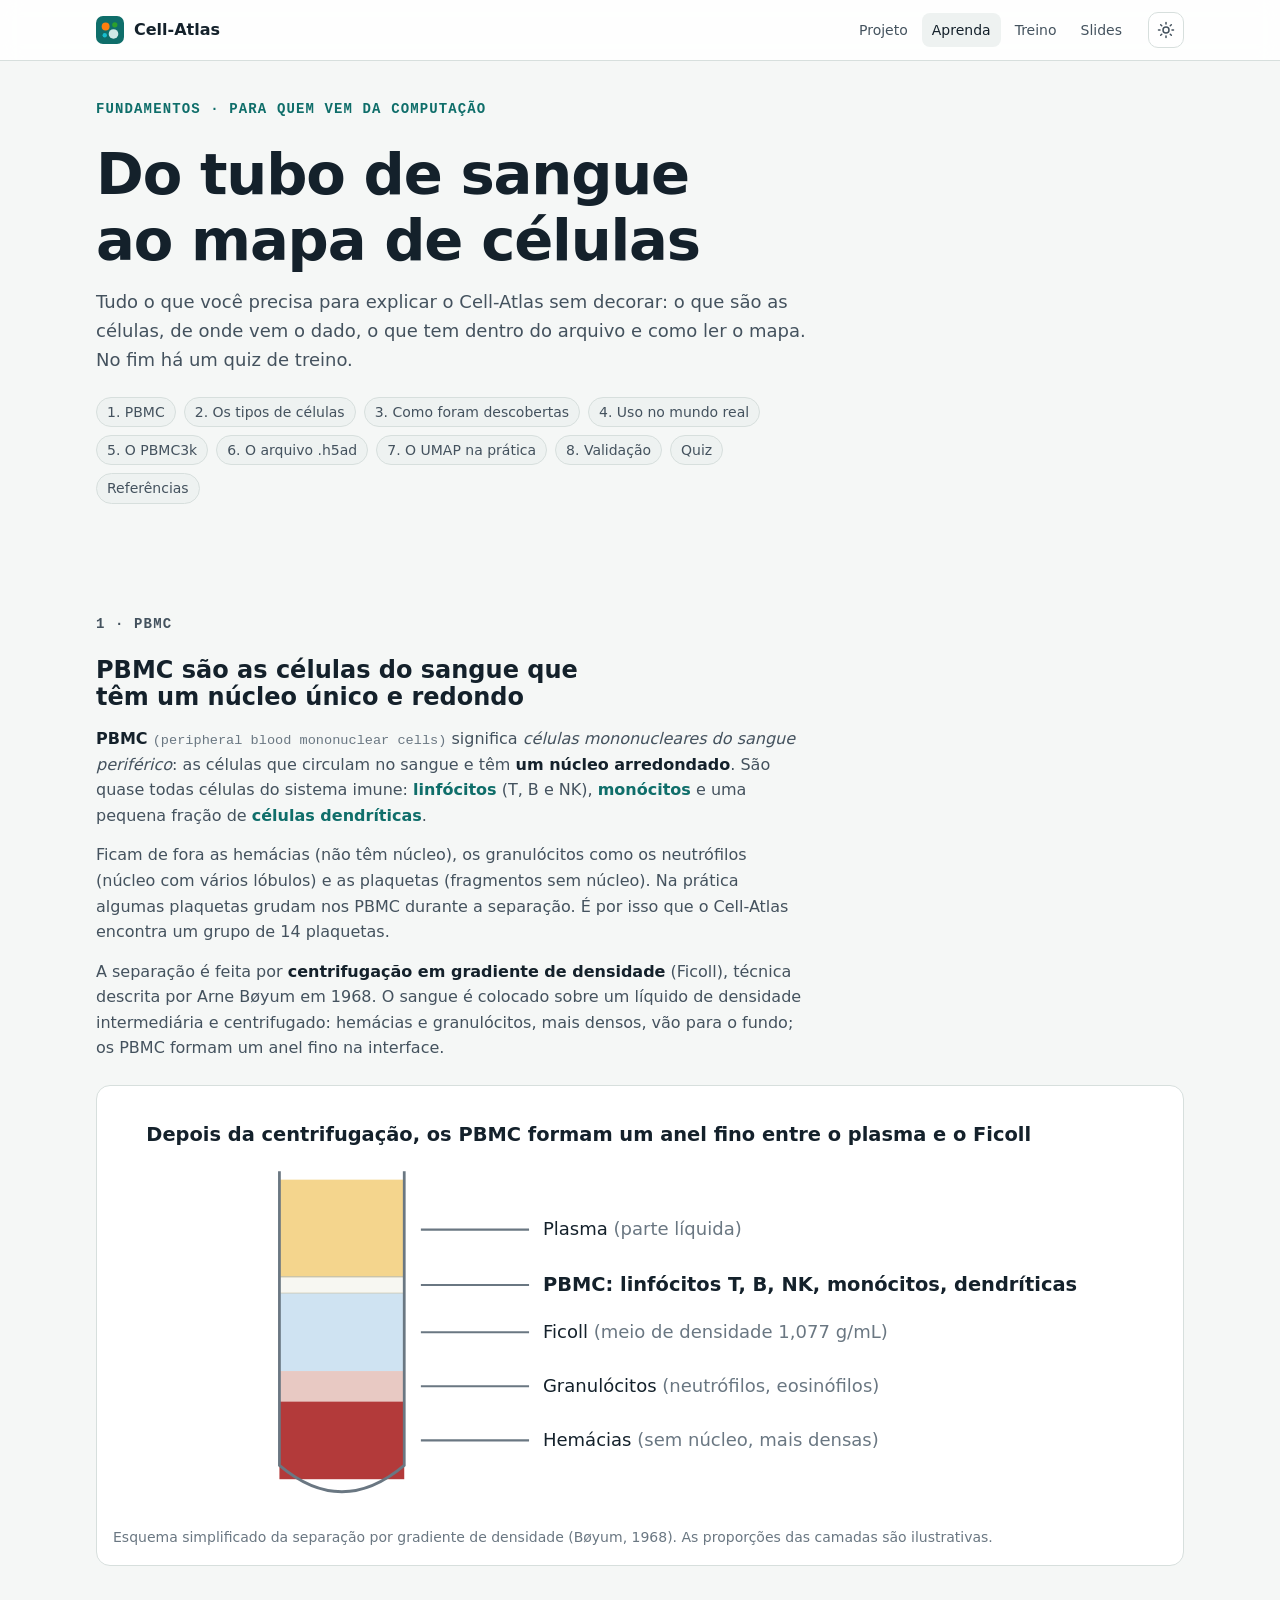
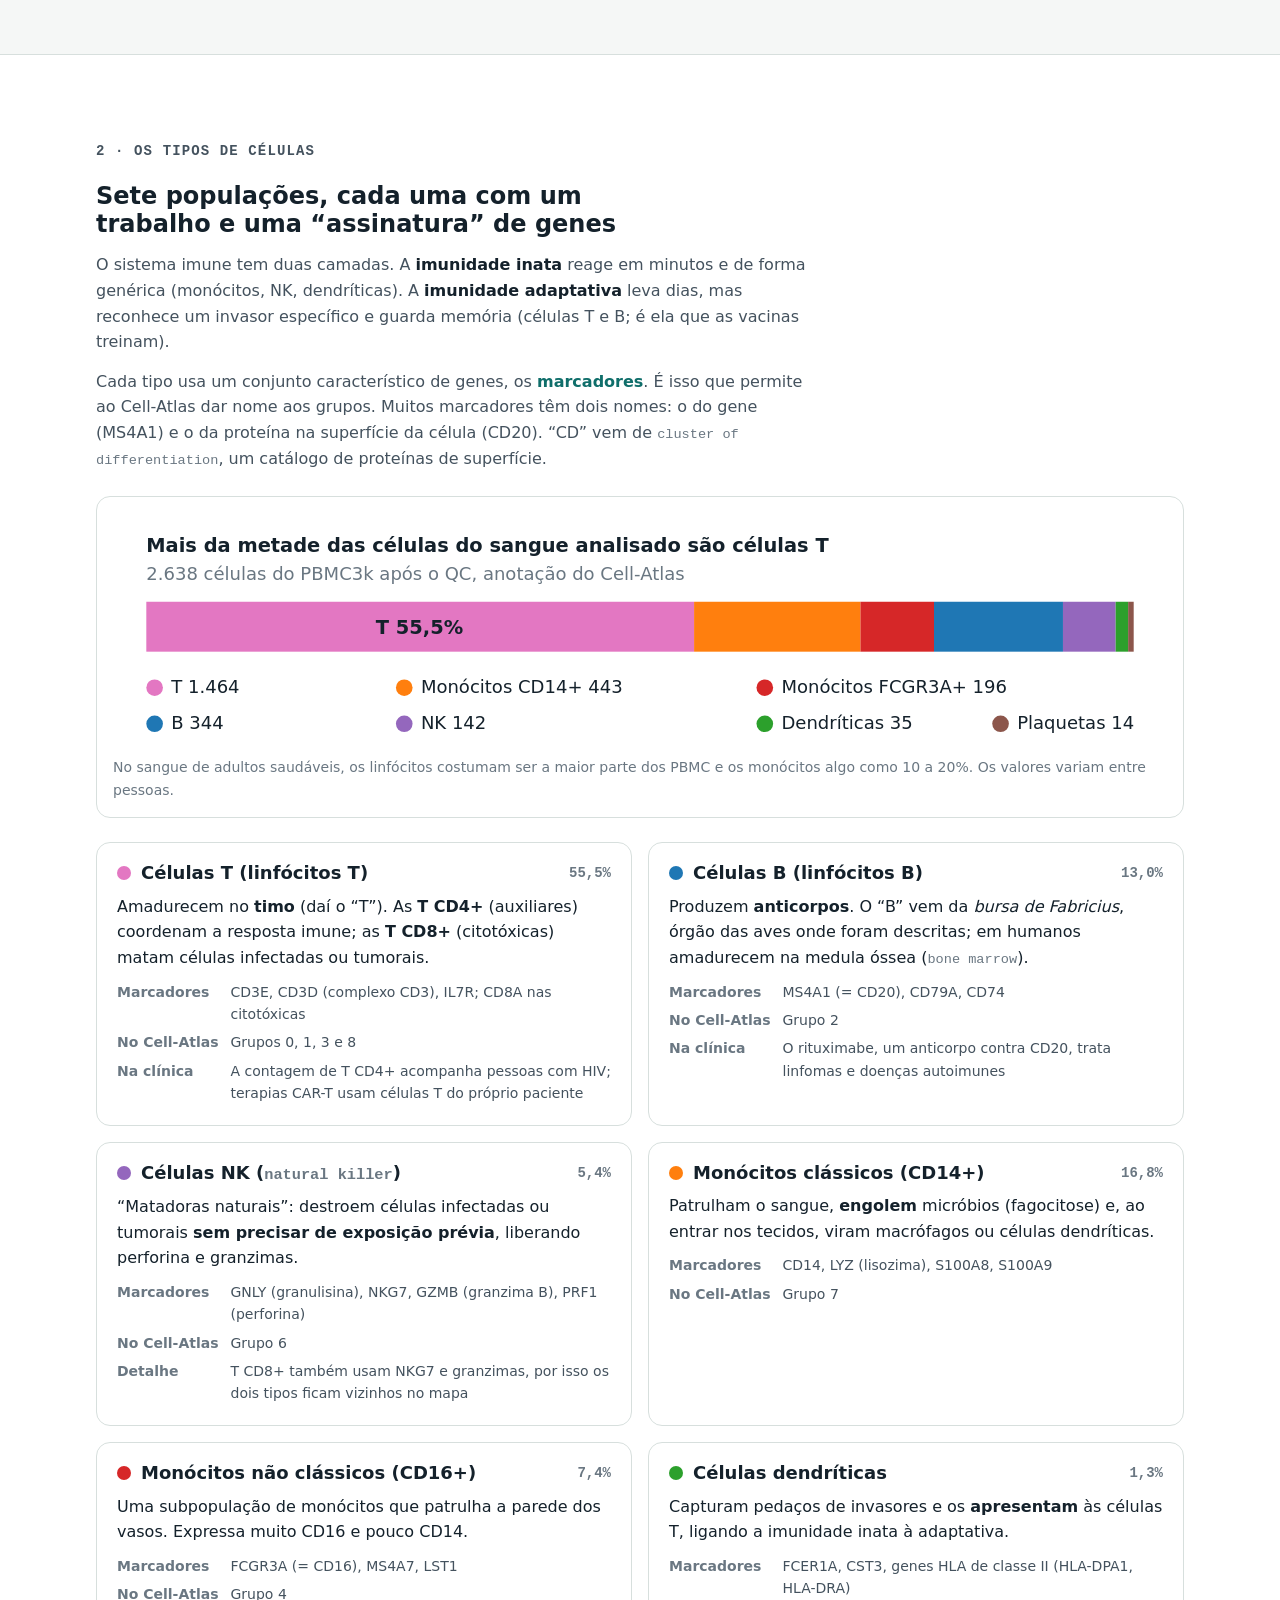
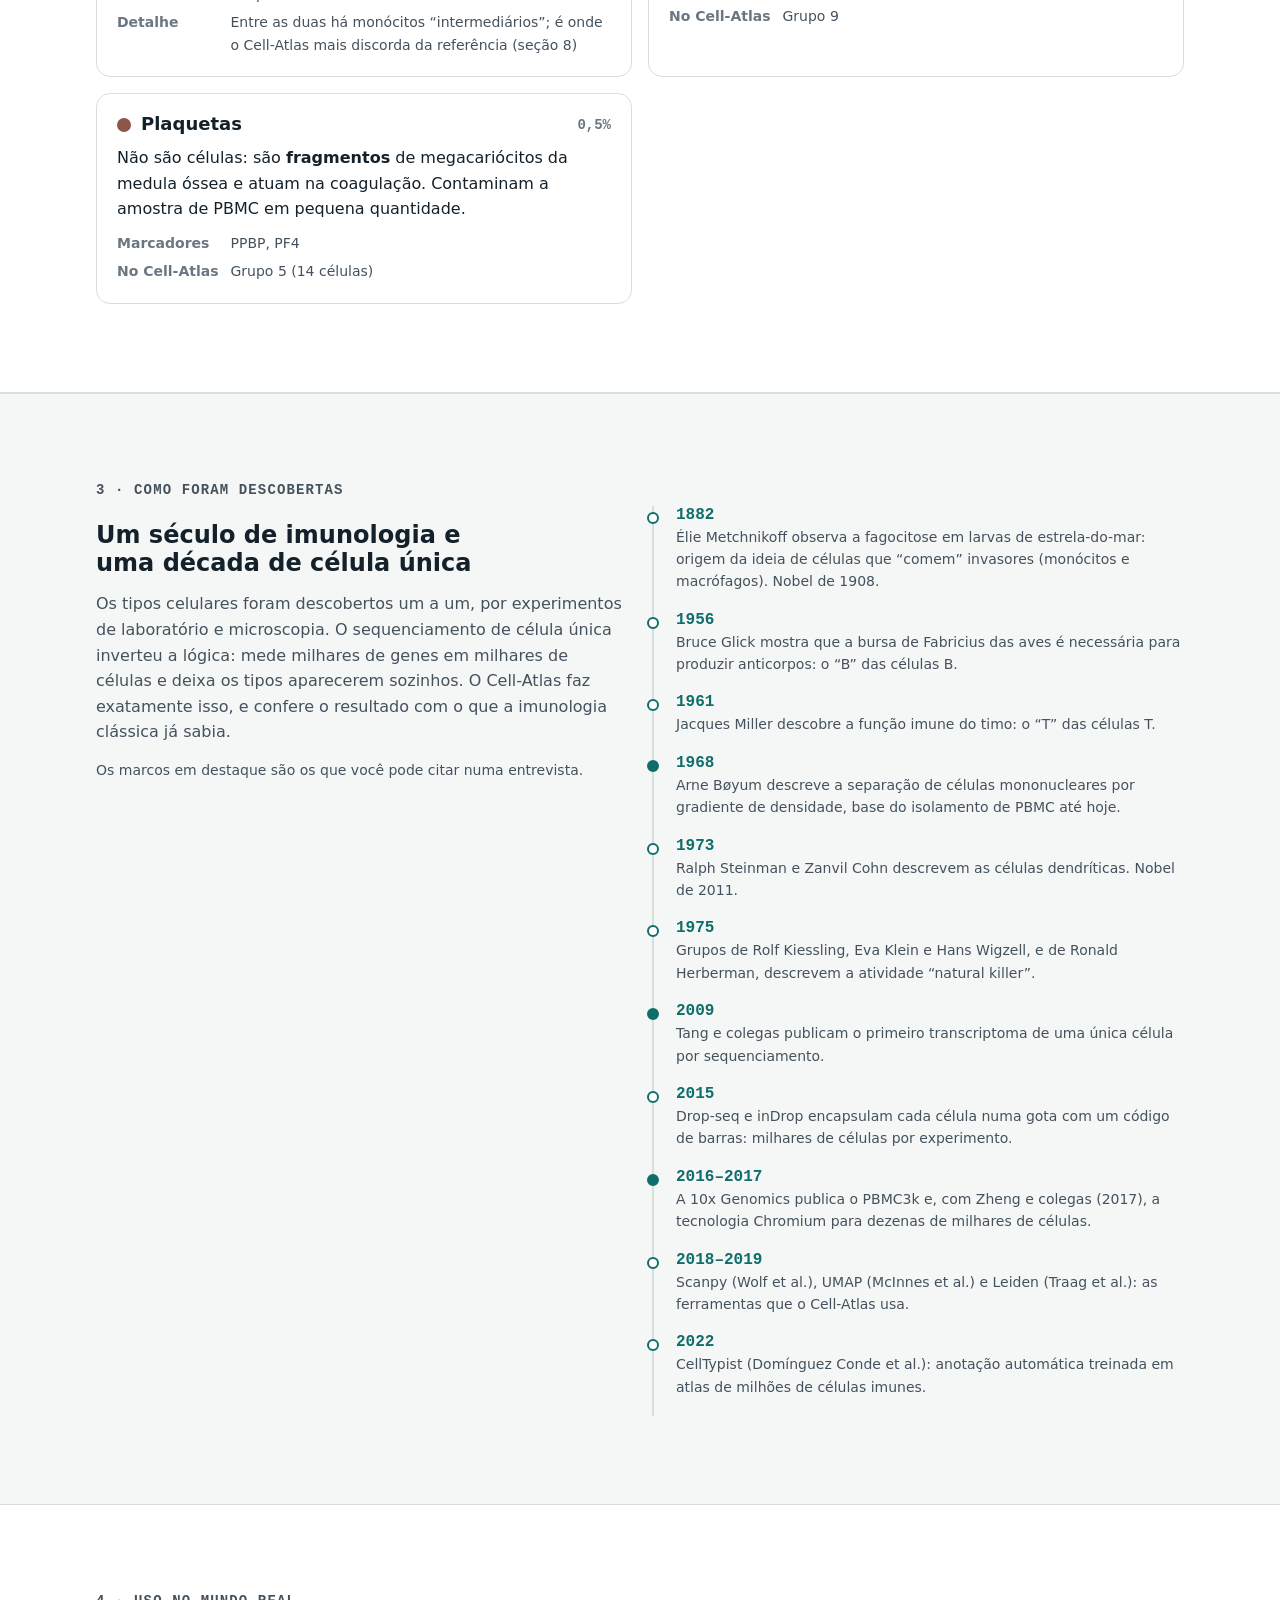
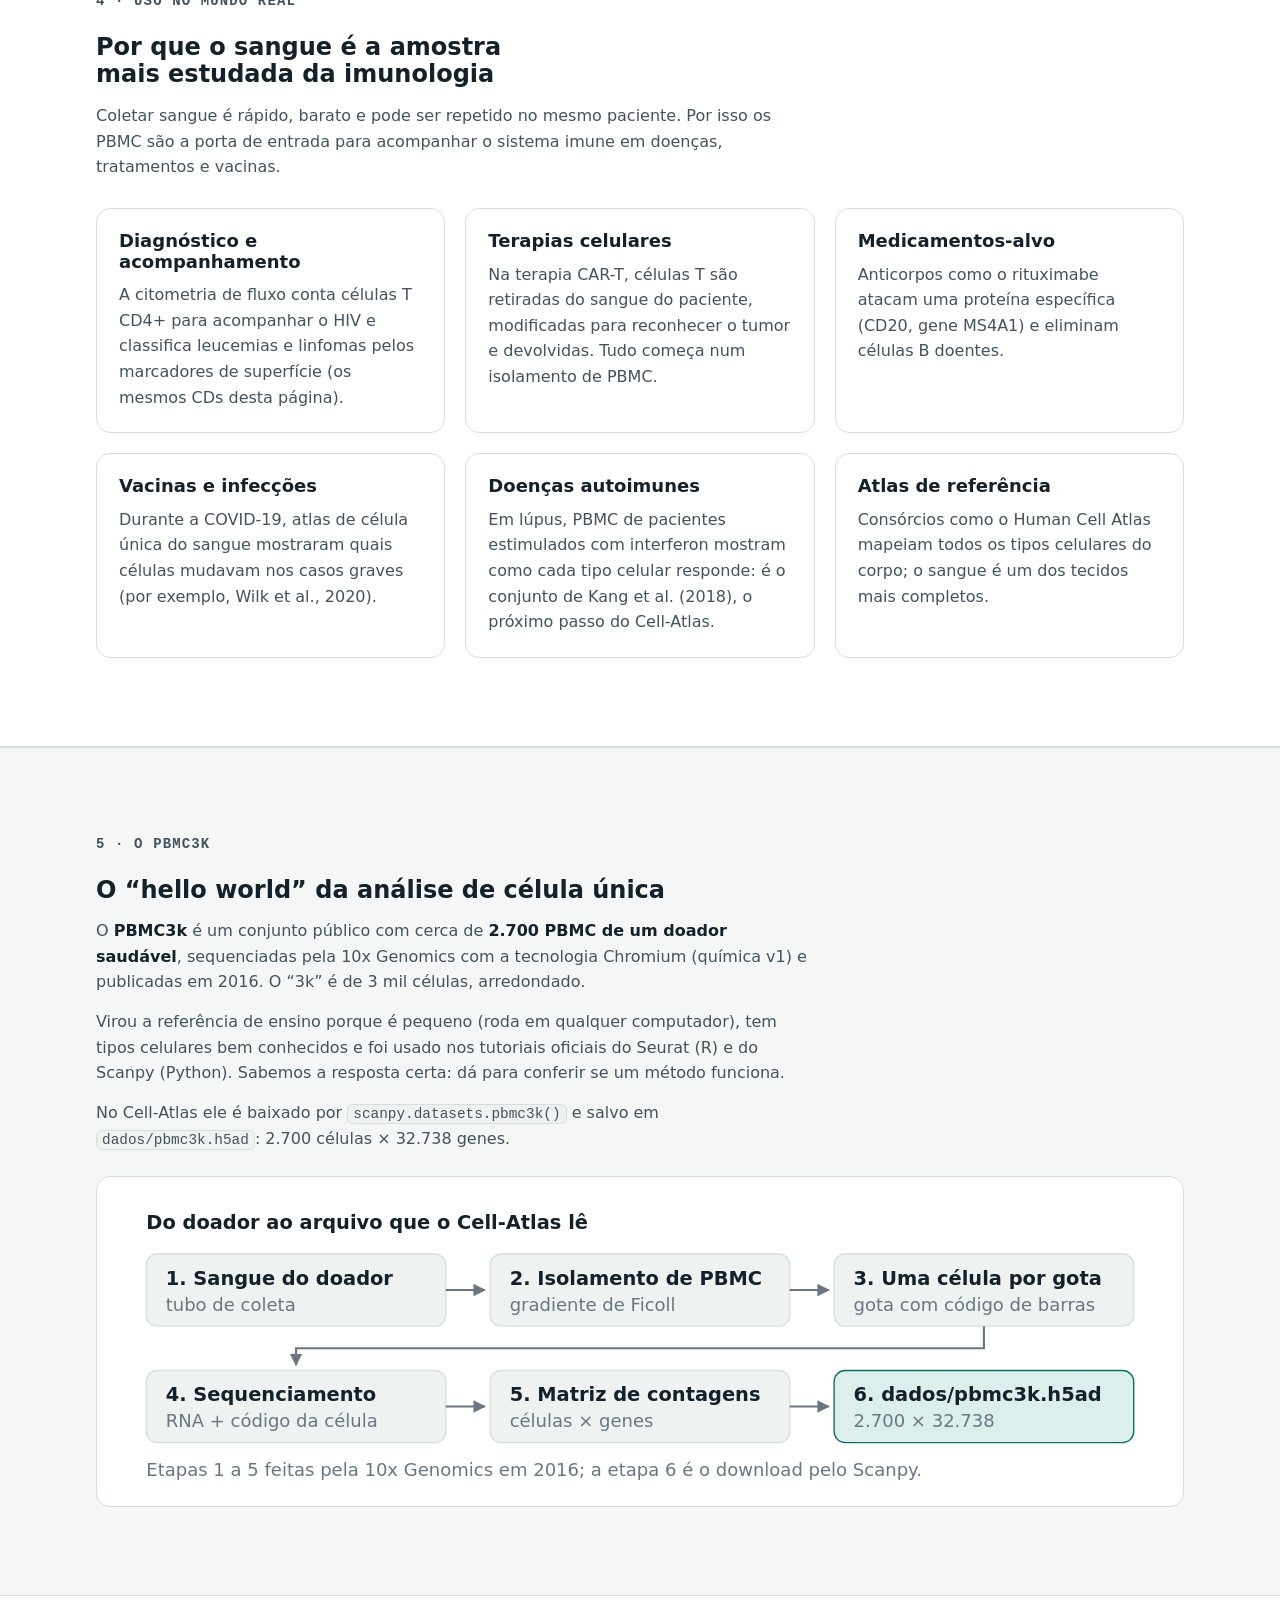
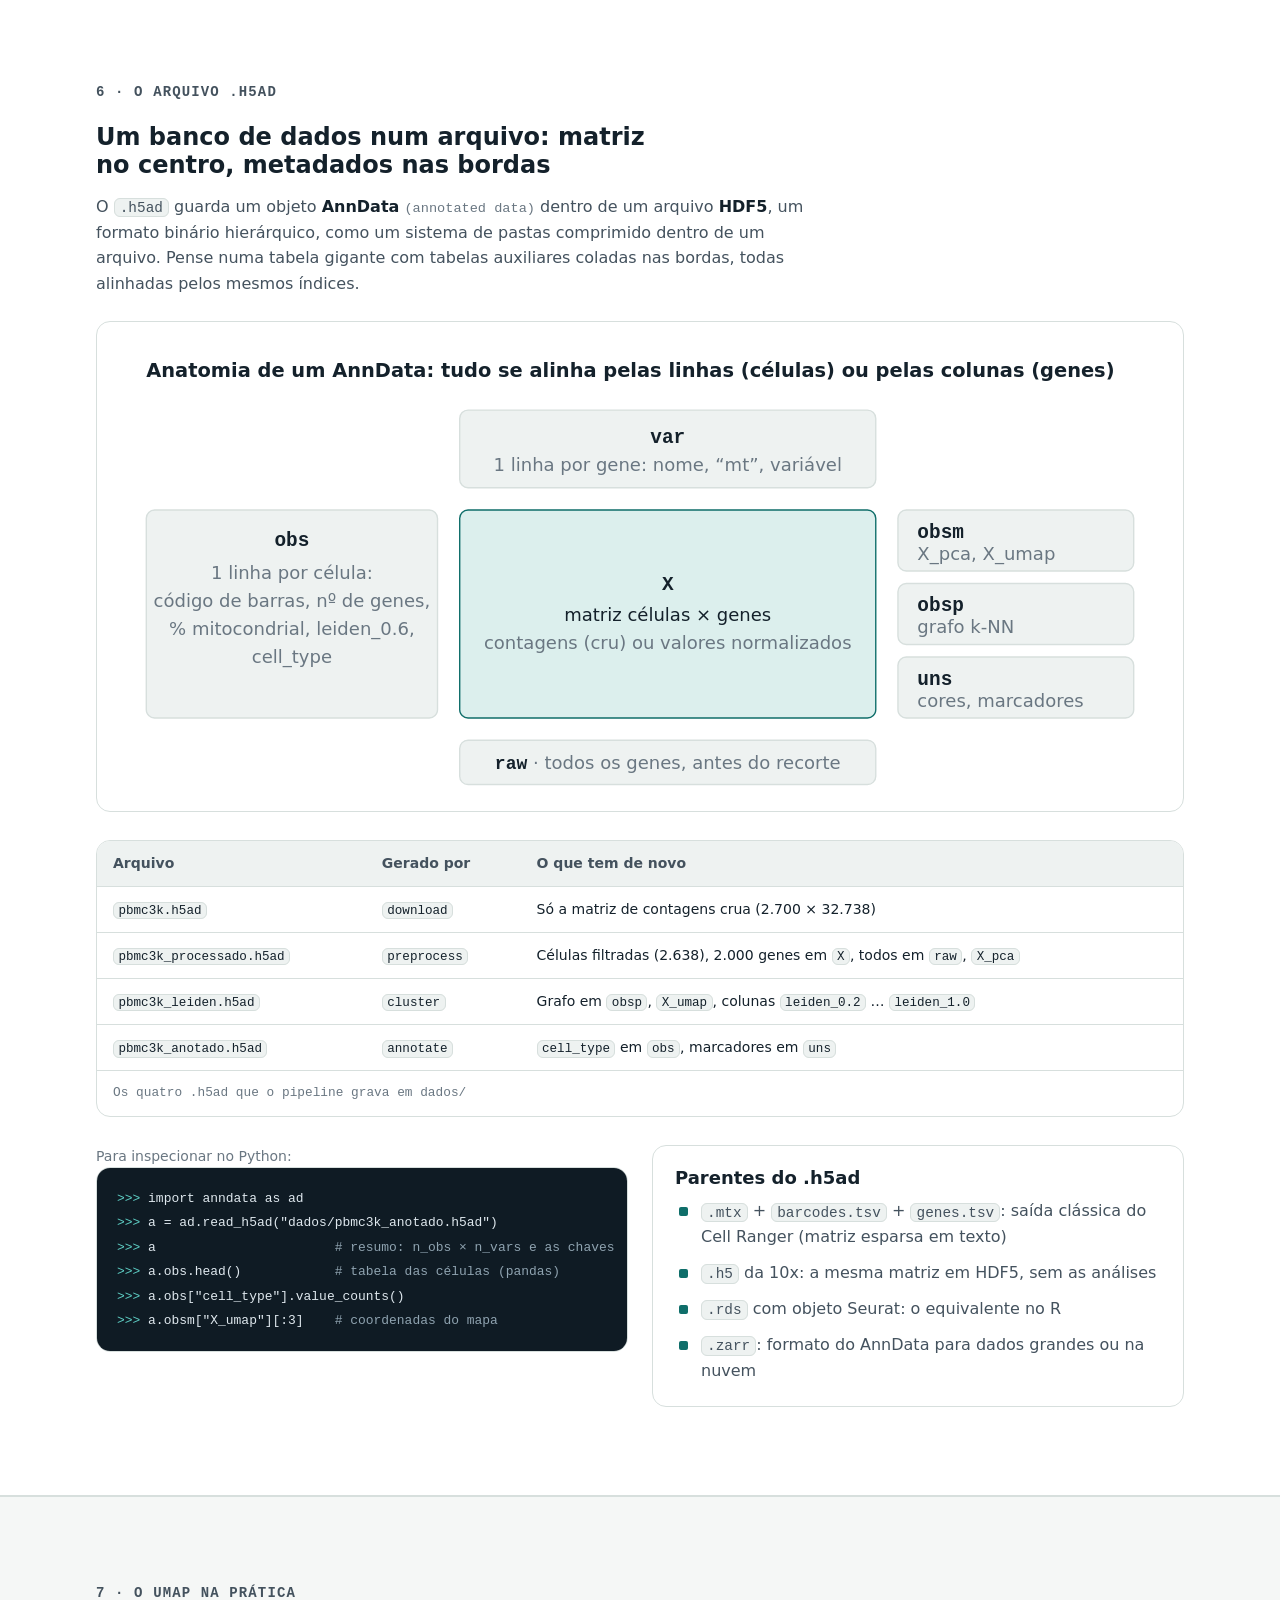
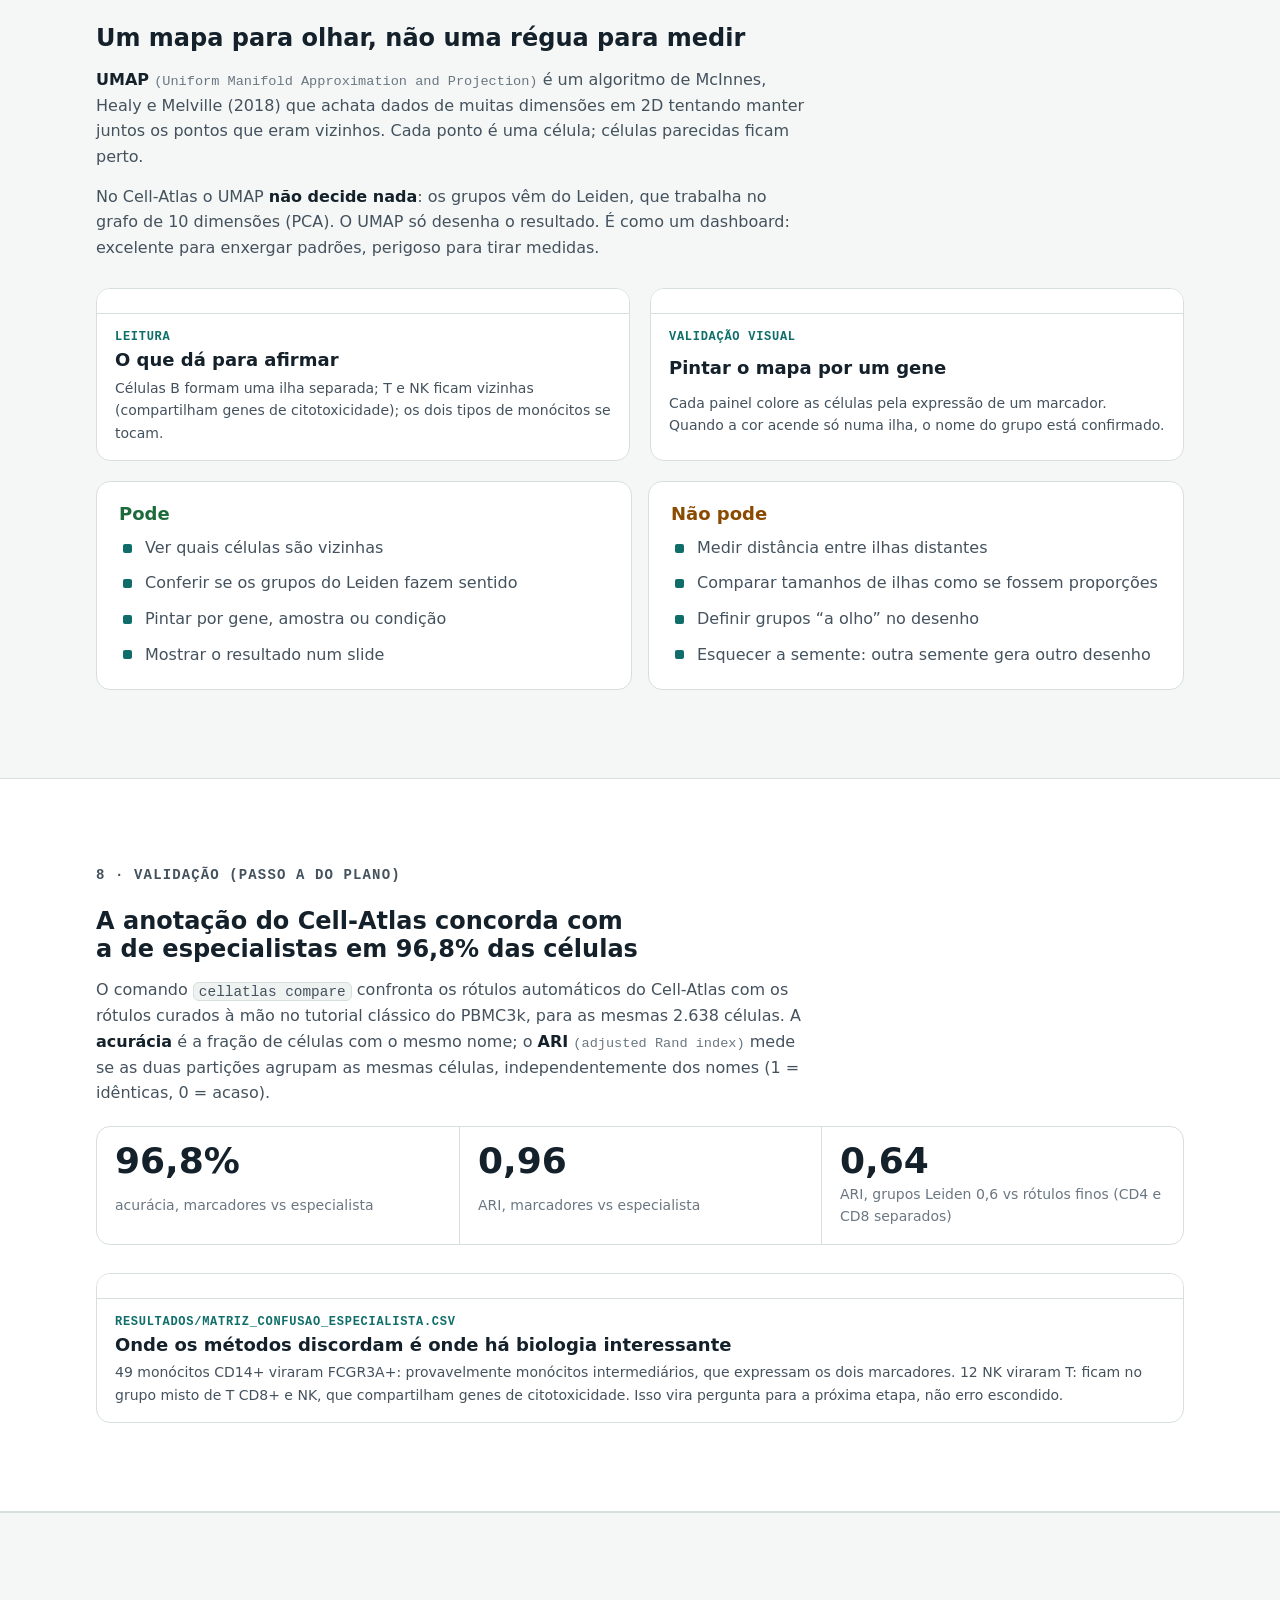
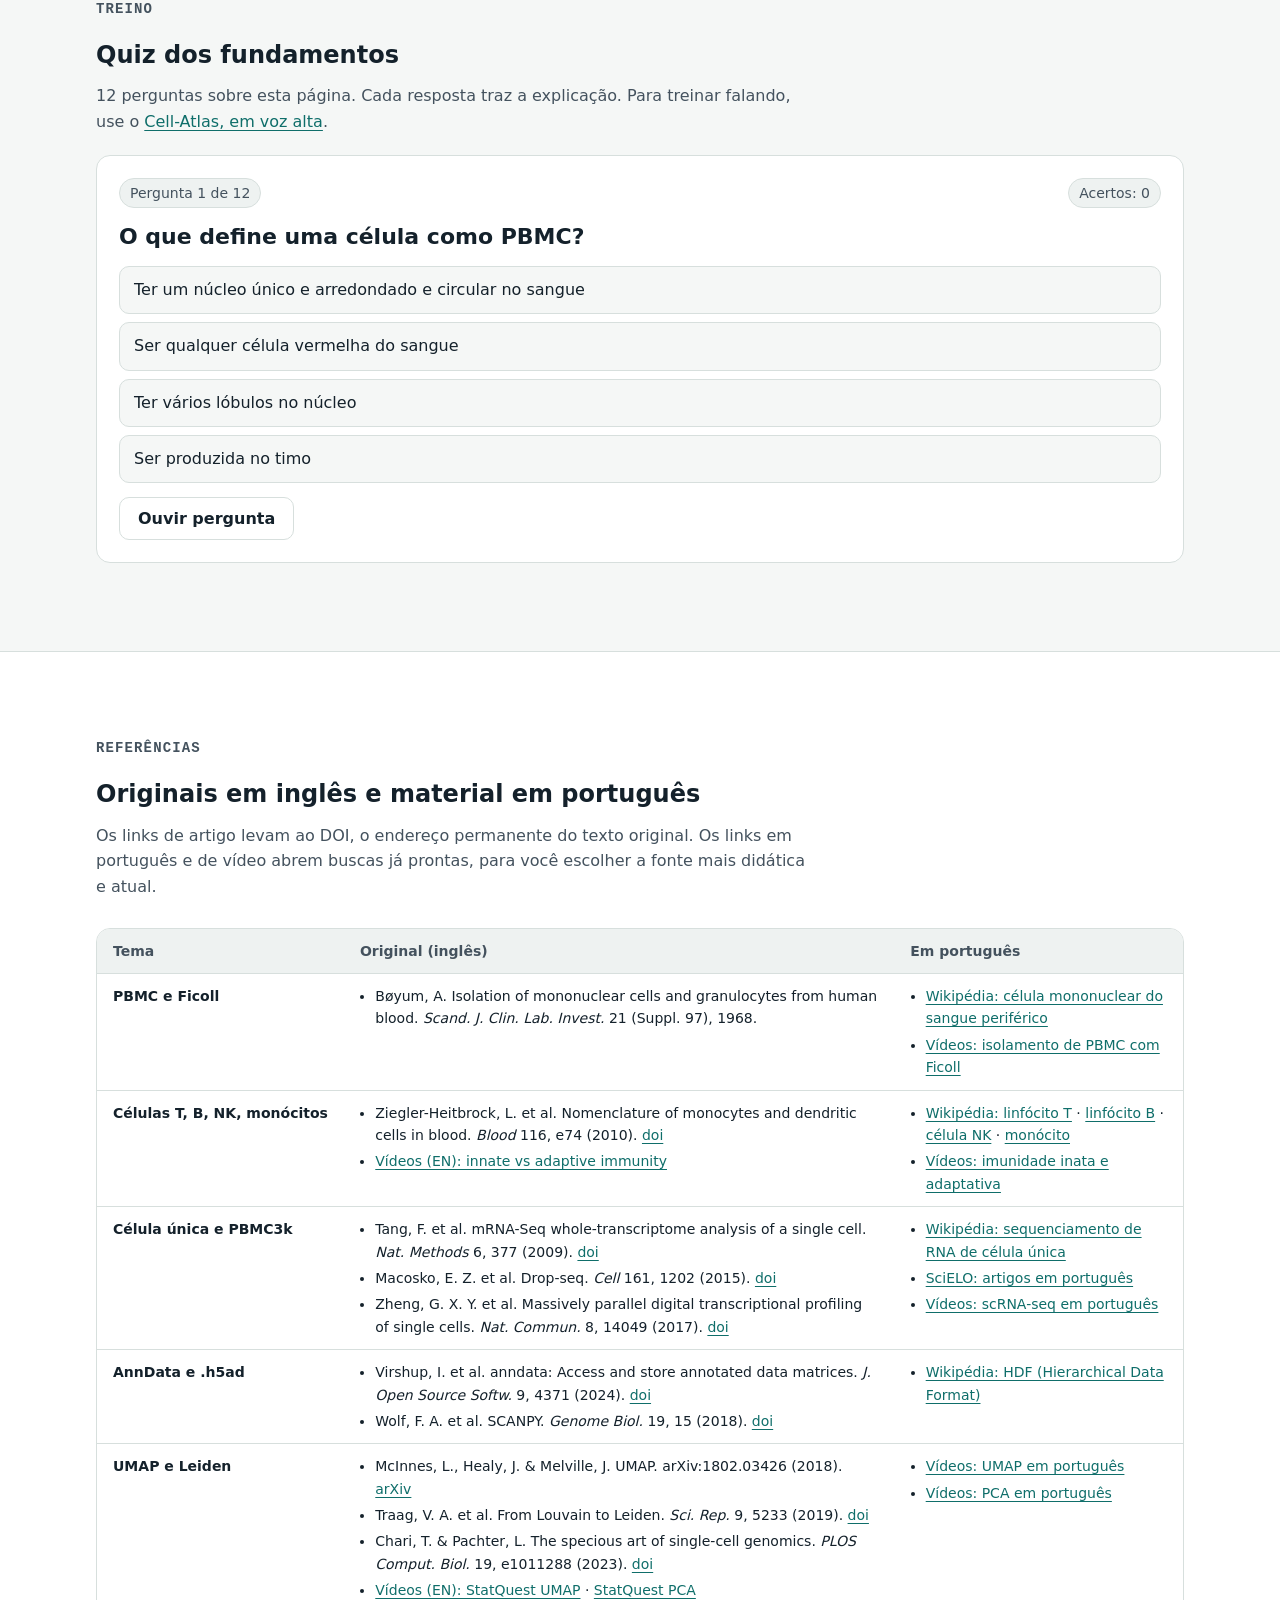
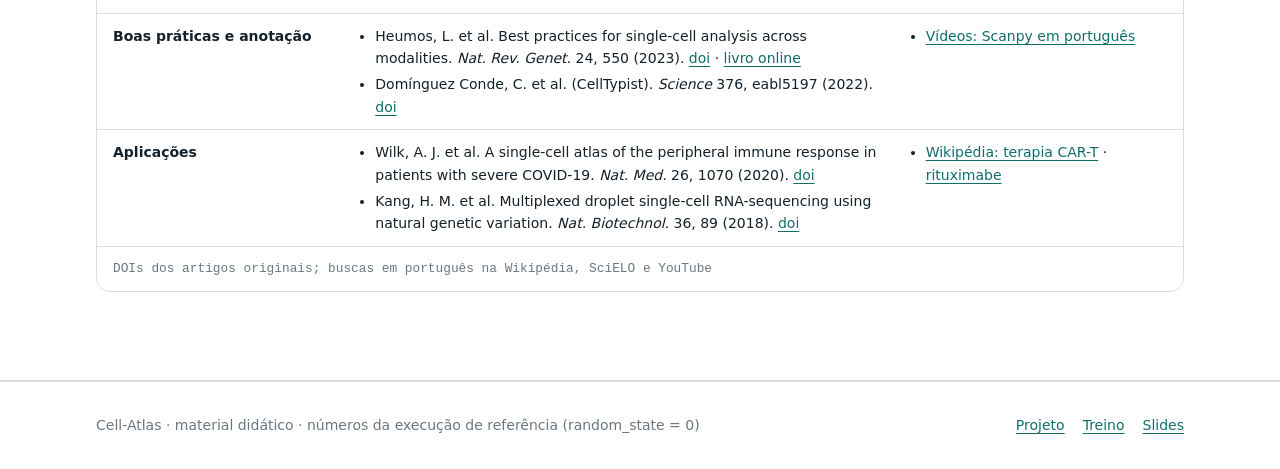
==== docs/aprenda/index.html @ 29de1f3f "feat: cellatlas compare (96,8% vs especialistas), aula de fundamentos e quiz" ====
<!DOCTYPE html>
<html lang="pt-BR">
  <head>
    <meta charset="utf-8">
    <meta name="viewport" content="width=device-width, initial-scale=1, viewport-fit=cover">
    <title>Aprenda — fundamentos do Cell-Atlas</title>
    <meta name="description" content="O que são PBMC, células T, B, NK e monócitos; o que é o PBMC3k; como funcionam o sequenciamento de célula única, o arquivo .h5ad e o UMAP. Com quiz de treino e referências em português e inglês.">
    <meta name="color-scheme" content="light dark">
    <meta http-equiv="Content-Security-Policy" content="default-src 'self'; img-src 'self' data:; style-src 'self'; script-src 'self'; connect-src 'none'; base-uri 'self'; form-action 'none'; object-src 'none'">
    <meta name="referrer" content="strict-origin-when-cross-origin">
    <link rel="icon" href="../assets/img/favicon.svg" type="image/svg+xml">
    <link rel="stylesheet" href="../assets/site.css">
    <link rel="stylesheet" href="aprenda.css">
    <script src="../assets/theme.js"></script>
  </head>
  <body>
    <a class="skip-link" href="#conteudo">Pular para o conteúdo</a>
    <header class="site-header">
      <div class="wrap nav">
        <a class="brand" href="../">
          <img class="brand-mark" src="../assets/img/favicon.svg" alt="" width="28" height="28">
          Cell-Atlas
        </a>
        <ul class="nav-links" aria-label="Páginas">
          <li><a href="../">Projeto</a></li>
          <li><a href="./" aria-current="page">Aprenda</a></li>
          <li><a href="../treino/">Treino</a></li>
          <li><a href="../apresentacao/">Slides</a></li>
        </ul>
        <button class="theme-toggle" type="button" id="theme-toggle" aria-label="Alternar tema claro/escuro">
          <svg viewBox="0 0 24 24" fill="none" stroke="currentColor" stroke-width="2" stroke-linecap="round" aria-hidden="true"><circle cx="12" cy="12" r="4"></circle><path d="M12 2v2M12 20v2M4.9 4.9l1.4 1.4M17.7 17.7l1.4 1.4M2 12h2M20 12h2M4.9 19.1l1.4-1.4M17.7 6.3l1.4-1.4"></path></svg>
        </button>
      </div>
    </header>

    <main id="conteudo">
      <div class="wrap">
        <header class="lesson-hero">
          <p class="eyebrow">Fundamentos · para quem vem da computação</p>
          <h1>Do tubo de sangue ao mapa de células</h1>
          <p class="lead">Tudo o que você precisa para explicar o Cell-Atlas sem decorar: o que são as células, de onde vem o dado, o que tem dentro do arquivo e como ler o mapa. No fim há um quiz de treino.</p>
          <nav class="toc" aria-label="Nesta página">
            <a class="pill" href="#pbmc">1. PBMC</a>
            <a class="pill" href="#tipos">2. Os tipos de células</a>
            <a class="pill" href="#historia">3. Como foram descobertas</a>
            <a class="pill" href="#hoje">4. Uso no mundo real</a>
            <a class="pill" href="#pbmc3k">5. O PBMC3k</a>
            <a class="pill" href="#h5ad">6. O arquivo .h5ad</a>
            <a class="pill" href="#umap">7. O UMAP na prática</a>
            <a class="pill" href="#validacao">8. Validação</a>
            <a class="pill" href="#quiz">Quiz</a>
            <a class="pill" href="#referencias">Referências</a>
          </nav>
        </header>
      </div>

      <!-- 1 PBMC -->
      <section class="section" id="pbmc">
        <div class="wrap">
          <div class="prose">
            <p class="eyebrow">1 · PBMC</p>
            <h2>PBMC são as células do sangue que têm um núcleo único e redondo</h2>
            <p><strong>PBMC</strong> <span class="en">(peripheral blood mononuclear cells)</span> significa <em>células mononucleares do sangue periférico</em>: as células que circulam no sangue e têm <strong>um núcleo arredondado</strong>. São quase todas células do sistema imune: <span class="term">linfócitos</span> (T, B e NK), <span class="term">monócitos</span> e uma pequena fração de <span class="term">células dendríticas</span>.</p>
            <p>Ficam de fora as hemácias (não têm núcleo), os granulócitos como os neutrófilos (núcleo com vários lóbulos) e as plaquetas (fragmentos sem núcleo). Na prática algumas plaquetas grudam nos PBMC durante a separação. É por isso que o Cell-Atlas encontra um grupo de 14 plaquetas.</p>
            <p>A separação é feita por <strong>centrifugação em gradiente de densidade</strong> (Ficoll), técnica descrita por Arne Bøyum em 1968. O sangue é colocado sobre um líquido de densidade intermediária e centrifugado: hemácias e granulócitos, mais densos, vão para o fundo; os PBMC formam um anel fino na interface.</p>
          </div>

          <figure class="diagram">
            <svg viewBox="0 0 760 300" role="img" aria-label="Tubo após centrifugação com Ficoll: plasma no topo, anel de PBMC, Ficoll, e hemácias com granulócitos no fundo">
              <text x="24" y="28" class="t-strong">Depois da centrifugação, os PBMC formam um anel fino entre o plasma e o Ficoll</text>
              <rect x="120" y="56" width="90" height="70" class="f-plasma"></rect>
              <rect x="120" y="126" width="90" height="12" class="f-pbmc"></rect>
              <rect x="120" y="138" width="90" height="56" class="f-ficoll"></rect>
              <rect x="120" y="194" width="90" height="22" class="f-gran"></rect>
              <rect x="120" y="216" width="90" height="56" class="f-rbc"></rect>
              <path d="M120 50 V262 Q165 300 210 262 V50" class="f-tube"></path>
              <path d="M222 92 H300" class="arrow"></path>
              <path d="M222 132 H300" class="arrow"></path>
              <path d="M222 166 H300" class="arrow"></path>
              <path d="M222 205 H300" class="arrow"></path>
              <path d="M222 244 H300" class="arrow"></path>
              <text x="310" y="96">Plasma <tspan class="t-muted">(parte líquida)</tspan></text>
              <text x="310" y="136" class="t-strong">PBMC: linfócitos T, B, NK, monócitos, dendríticas</text>
              <text x="310" y="170">Ficoll <tspan class="t-muted">(meio de densidade 1,077 g/mL)</tspan></text>
              <text x="310" y="209">Granulócitos <tspan class="t-muted">(neutrófilos, eosinófilos)</tspan></text>
              <text x="310" y="248">Hemácias <tspan class="t-muted">(sem núcleo, mais densas)</tspan></text>
            </svg>
            <figcaption>Esquema simplificado da separação por gradiente de densidade (Bøyum, 1968). As proporções das camadas são ilustrativas.</figcaption>
          </figure>
        </div>
      </section>

      <!-- 2 Tipos -->
      <section class="section band" id="tipos">
        <div class="wrap">
          <div class="prose">
            <p class="eyebrow">2 · Os tipos de células</p>
            <h2>Sete populações, cada uma com um trabalho e uma “assinatura” de genes</h2>
            <p>O sistema imune tem duas camadas. A <strong>imunidade inata</strong> reage em minutos e de forma genérica (monócitos, NK, dendríticas). A <strong>imunidade adaptativa</strong> leva dias, mas reconhece um invasor específico e guarda memória (células T e B; é ela que as vacinas treinam).</p>
            <p>Cada tipo usa um conjunto característico de genes, os <span class="term">marcadores</span>. É isso que permite ao Cell-Atlas dar nome aos grupos. Muitos marcadores têm dois nomes: o do gene (MS4A1) e o da proteína na superfície da célula (CD20). “CD” vem de <span class="en">cluster of differentiation</span>, um catálogo de proteínas de superfície.</p>
          </div>

          <figure class="diagram">
            <svg viewBox="0 0 760 170" role="img" aria-label="Composição das 2.638 células do PBMC3k: T 55,5 por cento, monócitos CD14 16,8, monócitos FCGR3A 7,4, B 13,0, NK 5,4, dendríticas 1,3, plaquetas 0,5">
              <text x="24" y="28" class="t-strong">Mais da metade das células do sangue analisado são células T</text>
              <text x="24" y="48" class="t-muted">2.638 células do PBMC3k após o QC, anotação do Cell-Atlas</text>
              <rect x="24" y="64" width="395" height="36" class="f-c6"></rect>
              <rect x="419" y="64" width="120" height="36" class="f-c1"></rect>
              <rect x="539" y="64" width="53" height="36" class="f-c3"></rect>
              <rect x="592" y="64" width="93" height="36" class="f-c0"></rect>
              <rect x="685" y="64" width="38" height="36" class="f-c4"></rect>
              <rect x="723" y="64" width="9" height="36" class="f-c2"></rect>
              <rect x="732" y="64" width="4" height="36" class="f-c5"></rect>
              <text x="221" y="87" text-anchor="middle" class="t-strong">T 55,5%</text>
              <circle cx="30" cy="126" r="6" class="f-c6"></circle><text x="42" y="130">T 1.464</text>
              <circle cx="210" cy="126" r="6" class="f-c1"></circle><text x="222" y="130">Monócitos CD14+ 443</text>
              <circle cx="470" cy="126" r="6" class="f-c3"></circle><text x="482" y="130">Monócitos FCGR3A+ 196</text>
              <circle cx="30" cy="152" r="6" class="f-c0"></circle><text x="42" y="156">B 344</text>
              <circle cx="210" cy="152" r="6" class="f-c4"></circle><text x="222" y="156">NK 142</text>
              <circle cx="470" cy="152" r="6" class="f-c2"></circle><text x="482" y="156">Dendríticas 35</text>
              <circle cx="640" cy="152" r="6" class="f-c5"></circle><text x="652" y="156">Plaquetas 14</text>
            </svg>
            <figcaption>No sangue de adultos saudáveis, os linfócitos costumam ser a maior parte dos PBMC e os monócitos algo como 10 a 20%. Os valores variam entre pessoas.</figcaption>
          </figure>

          <div class="cells">
            <article class="cell-card">
              <header><span class="swatch f-c6"></span><h3>Células T (linfócitos T)</h3><span class="share">55,5%</span></header>
              <p>Amadurecem no <strong>timo</strong> (daí o “T”). As <strong>T CD4+</strong> (auxiliares) coordenam a resposta imune; as <strong>T CD8+</strong> (citotóxicas) matam células infectadas ou tumorais.</p>
              <dl>
                <dt>Marcadores</dt><dd>CD3E, CD3D (complexo CD3), IL7R; CD8A nas citotóxicas</dd>
                <dt>No Cell-Atlas</dt><dd>Grupos 0, 1, 3 e 8</dd>
                <dt>Na clínica</dt><dd>A contagem de T CD4+ acompanha pessoas com HIV; terapias CAR-T usam células T do próprio paciente</dd>
              </dl>
            </article>
            <article class="cell-card">
              <header><span class="swatch f-c0"></span><h3>Células B (linfócitos B)</h3><span class="share">13,0%</span></header>
              <p>Produzem <strong>anticorpos</strong>. O “B” vem da <em>bursa de Fabricius</em>, órgão das aves onde foram descritas; em humanos amadurecem na medula óssea (<span class="en">bone marrow</span>).</p>
              <dl>
                <dt>Marcadores</dt><dd>MS4A1 (= CD20), CD79A, CD74</dd>
                <dt>No Cell-Atlas</dt><dd>Grupo 2</dd>
                <dt>Na clínica</dt><dd>O rituximabe, um anticorpo contra CD20, trata linfomas e doenças autoimunes</dd>
              </dl>
            </article>
            <article class="cell-card">
              <header><span class="swatch f-c4"></span><h3>Células NK (<span class="en">natural killer</span>)</h3><span class="share">5,4%</span></header>
              <p>“Matadoras naturais”: destroem células infectadas ou tumorais <strong>sem precisar de exposição prévia</strong>, liberando perforina e granzimas.</p>
              <dl>
                <dt>Marcadores</dt><dd>GNLY (granulisina), NKG7, GZMB (granzima B), PRF1 (perforina)</dd>
                <dt>No Cell-Atlas</dt><dd>Grupo 6</dd>
                <dt>Detalhe</dt><dd>T CD8+ também usam NKG7 e granzimas, por isso os dois tipos ficam vizinhos no mapa</dd>
              </dl>
            </article>
            <article class="cell-card">
              <header><span class="swatch f-c1"></span><h3>Monócitos clássicos (CD14+)</h3><span class="share">16,8%</span></header>
              <p>Patrulham o sangue, <strong>engolem</strong> micróbios (fagocitose) e, ao entrar nos tecidos, viram macrófagos ou células dendríticas.</p>
              <dl>
                <dt>Marcadores</dt><dd>CD14, LYZ (lisozima), S100A8, S100A9</dd>
                <dt>No Cell-Atlas</dt><dd>Grupo 7</dd>
              </dl>
            </article>
            <article class="cell-card">
              <header><span class="swatch f-c3"></span><h3>Monócitos não clássicos (CD16+)</h3><span class="share">7,4%</span></header>
              <p>Uma subpopulação de monócitos que patrulha a parede dos vasos. Expressa muito CD16 e pouco CD14.</p>
              <dl>
                <dt>Marcadores</dt><dd>FCGR3A (= CD16), MS4A7, LST1</dd>
                <dt>No Cell-Atlas</dt><dd>Grupo 4</dd>
                <dt>Detalhe</dt><dd>Entre as duas há monócitos “intermediários”; é onde o Cell-Atlas mais discorda da referência (seção 8)</dd>
              </dl>
            </article>
            <article class="cell-card">
              <header><span class="swatch f-c2"></span><h3>Células dendríticas</h3><span class="share">1,3%</span></header>
              <p>Capturam pedaços de invasores e os <strong>apresentam</strong> às células T, ligando a imunidade inata à adaptativa.</p>
              <dl>
                <dt>Marcadores</dt><dd>FCER1A, CST3, genes HLA de classe II (HLA-DPA1, HLA-DRA)</dd>
                <dt>No Cell-Atlas</dt><dd>Grupo 9</dd>
              </dl>
            </article>
            <article class="cell-card">
              <header><span class="swatch f-c5"></span><h3>Plaquetas</h3><span class="share">0,5%</span></header>
              <p>Não são células: são <strong>fragmentos</strong> de megacariócitos da medula óssea e atuam na coagulação. Contaminam a amostra de PBMC em pequena quantidade.</p>
              <dl>
                <dt>Marcadores</dt><dd>PPBP, PF4</dd>
                <dt>No Cell-Atlas</dt><dd>Grupo 5 (14 células)</dd>
              </dl>
            </article>
          </div>
        </div>
      </section>

      <!-- 3 História -->
      <section class="section" id="historia">
        <div class="wrap grid-2">
          <div class="prose">
            <p class="eyebrow">3 · Como foram descobertas</p>
            <h2>Um século de imunologia e uma década de célula única</h2>
            <p>Os tipos celulares foram descobertos um a um, por experimentos de laboratório e microscopia. O sequenciamento de célula única inverteu a lógica: mede milhares de genes em milhares de células e deixa os tipos aparecerem sozinhos. O Cell-Atlas faz exatamente isso, e confere o resultado com o que a imunologia clássica já sabia.</p>
            <p class="small muted">Os marcos em destaque são os que você pode citar numa entrevista.</p>
          </div>
          <ol class="timeline">
            <li><span class="year">1882</span><p>Élie Metchnikoff observa a fagocitose em larvas de estrela-do-mar: origem da ideia de células que “comem” invasores (monócitos e macrófagos). Nobel de 1908.</p></li>
            <li><span class="year">1956</span><p>Bruce Glick mostra que a bursa de Fabricius das aves é necessária para produzir anticorpos: o “B” das células B.</p></li>
            <li><span class="year">1961</span><p>Jacques Miller descobre a função imune do timo: o “T” das células T.</p></li>
            <li class="key"><span class="year">1968</span><p>Arne Bøyum descreve a separação de células mononucleares por gradiente de densidade, base do isolamento de PBMC até hoje.</p></li>
            <li><span class="year">1973</span><p>Ralph Steinman e Zanvil Cohn descrevem as células dendríticas. Nobel de 2011.</p></li>
            <li><span class="year">1975</span><p>Grupos de Rolf Kiessling, Eva Klein e Hans Wigzell, e de Ronald Herberman, descrevem a atividade “natural killer”.</p></li>
            <li class="key"><span class="year">2009</span><p>Tang e colegas publicam o primeiro transcriptoma de uma única célula por sequenciamento.</p></li>
            <li><span class="year">2015</span><p>Drop-seq e inDrop encapsulam cada célula numa gota com um código de barras: milhares de células por experimento.</p></li>
            <li class="key"><span class="year">2016–2017</span><p>A 10x Genomics publica o PBMC3k e, com Zheng e colegas (2017), a tecnologia Chromium para dezenas de milhares de células.</p></li>
            <li><span class="year">2018–2019</span><p>Scanpy (Wolf et al.), UMAP (McInnes et al.) e Leiden (Traag et al.): as ferramentas que o Cell-Atlas usa.</p></li>
            <li><span class="year">2022</span><p>CellTypist (Domínguez Conde et al.): anotação automática treinada em atlas de milhões de células imunes.</p></li>
          </ol>
        </div>
      </section>

      <!-- 4 Hoje -->
      <section class="section band" id="hoje">
        <div class="wrap">
          <div class="prose">
            <p class="eyebrow">4 · Uso no mundo real</p>
            <h2>Por que o sangue é a amostra mais estudada da imunologia</h2>
            <p>Coletar sangue é rápido, barato e pode ser repetido no mesmo paciente. Por isso os PBMC são a porta de entrada para acompanhar o sistema imune em doenças, tratamentos e vacinas.</p>
          </div>
          <div class="grid-3 mt">
            <article class="card"><h3>Diagnóstico e acompanhamento</h3><p>A citometria de fluxo conta células T CD4+ para acompanhar o HIV e classifica leucemias e linfomas pelos marcadores de superfície (os mesmos CDs desta página).</p></article>
            <article class="card"><h3>Terapias celulares</h3><p>Na terapia CAR-T, células T são retiradas do sangue do paciente, modificadas para reconhecer o tumor e devolvidas. Tudo começa num isolamento de PBMC.</p></article>
            <article class="card"><h3>Medicamentos-alvo</h3><p>Anticorpos como o rituximabe atacam uma proteína específica (CD20, gene MS4A1) e eliminam células B doentes.</p></article>
            <article class="card"><h3>Vacinas e infecções</h3><p>Durante a COVID-19, atlas de célula única do sangue mostraram quais células mudavam nos casos graves (por exemplo, Wilk et al., 2020).</p></article>
            <article class="card"><h3>Doenças autoimunes</h3><p>Em lúpus, PBMC de pacientes estimulados com interferon mostram como cada tipo celular responde: é o conjunto de Kang et al. (2018), o próximo passo do Cell-Atlas.</p></article>
            <article class="card"><h3>Atlas de referência</h3><p>Consórcios como o Human Cell Atlas mapeiam todos os tipos celulares do corpo; o sangue é um dos tecidos mais completos.</p></article>
          </div>
        </div>
      </section>

      <!-- 5 PBMC3k -->
      <section class="section" id="pbmc3k">
        <div class="wrap">
          <div class="prose">
            <p class="eyebrow">5 · O PBMC3k</p>
            <h2>O “hello world” da análise de célula única</h2>
            <p>O <strong>PBMC3k</strong> é um conjunto público com cerca de <strong>2.700 PBMC de um doador saudável</strong>, sequenciadas pela 10x Genomics com a tecnologia Chromium (química v1) e publicadas em 2016. O “3k” é de 3 mil células, arredondado.</p>
            <p>Virou a referência de ensino porque é pequeno (roda em qualquer computador), tem tipos celulares bem conhecidos e foi usado nos tutoriais oficiais do Seurat (R) e do Scanpy (Python). Sabemos a resposta certa: dá para conferir se um método funciona.</p>
            <p>No Cell-Atlas ele é baixado por <code>scanpy.datasets.pbmc3k()</code> e salvo em <code>dados/pbmc3k.h5ad</code>: 2.700 células × 32.738 genes.</p>
          </div>
          <figure class="diagram">
            <svg viewBox="0 0 760 214" role="img" aria-label="Fluxo do PBMC3k: sangue, isolamento de PBMC, uma célula por gota com código de barras, sequenciamento, matriz de contagens e arquivo h5ad">
              <defs><marker id="ap-arrow" viewBox="0 0 10 10" refX="9" refY="5" markerWidth="6" markerHeight="6" orient="auto-start-reverse"><path d="M0 0L10 5L0 10z" class="head"></path></marker></defs>
              <text x="24" y="26" class="t-strong">Do doador ao arquivo que o Cell-Atlas lê</text>
              <rect x="24" y="44" width="216" height="52" rx="8" class="box"></rect>
              <text x="38" y="66" class="t-strong">1. Sangue do doador</text><text x="38" y="85" class="t-muted">tubo de coleta</text>
              <rect x="272" y="44" width="216" height="52" rx="8" class="box"></rect>
              <text x="286" y="66" class="t-strong">2. Isolamento de PBMC</text><text x="286" y="85" class="t-muted">gradiente de Ficoll</text>
              <rect x="520" y="44" width="216" height="52" rx="8" class="box"></rect>
              <text x="534" y="66" class="t-strong">3. Uma célula por gota</text><text x="534" y="85" class="t-muted">gota com código de barras</text>
              <rect x="24" y="128" width="216" height="52" rx="8" class="box"></rect>
              <text x="38" y="150" class="t-strong">4. Sequenciamento</text><text x="38" y="169" class="t-muted">RNA + código da célula</text>
              <rect x="272" y="128" width="216" height="52" rx="8" class="box"></rect>
              <text x="286" y="150" class="t-strong">5. Matriz de contagens</text><text x="286" y="169" class="t-muted">células × genes</text>
              <rect x="520" y="128" width="216" height="52" rx="8" class="box-accent"></rect>
              <text x="534" y="150" class="t-strong">6. dados/pbmc3k.h5ad</text><text x="534" y="169" class="t-muted">2.700 × 32.738</text>
              <path d="M240 70 H268" class="arrow" marker-end="url(#ap-arrow)"></path>
              <path d="M488 70 H516" class="arrow" marker-end="url(#ap-arrow)"></path>
              <path d="M628 96 V112 H132 V124" class="arrow" marker-end="url(#ap-arrow)"></path>
              <path d="M240 154 H268" class="arrow" marker-end="url(#ap-arrow)"></path>
              <path d="M488 154 H516" class="arrow" marker-end="url(#ap-arrow)"></path>
              <text x="24" y="204" class="t-muted">Etapas 1 a 5 feitas pela 10x Genomics em 2016; a etapa 6 é o download pelo Scanpy.</text>
            </svg>
          </figure>
        </div>
      </section>

      <!-- 6 h5ad -->
      <section class="section band" id="h5ad">
        <div class="wrap">
          <div class="prose">
            <p class="eyebrow">6 · O arquivo .h5ad</p>
            <h2>Um banco de dados num arquivo: matriz no centro, metadados nas bordas</h2>
            <p>O <code>.h5ad</code> guarda um objeto <strong>AnnData</strong> <span class="en">(annotated data)</span> dentro de um arquivo <strong>HDF5</strong>, um formato binário hierárquico, como um sistema de pastas comprimido dentro de um arquivo. Pense numa tabela gigante com tabelas auxiliares coladas nas bordas, todas alinhadas pelos mesmos índices.</p>
          </div>
          <figure class="diagram">
            <svg viewBox="0 0 760 330" role="img" aria-label="Anatomia do AnnData: matriz X de células por genes no centro, obs com metadados das células à esquerda, var com metadados dos genes no topo, obsm com coordenadas, obsp com o grafo e uns com resultados">
              <text x="24" y="28" class="t-strong">Anatomia de um AnnData: tudo se alinha pelas linhas (células) ou pelas colunas (genes)</text>
              <rect x="250" y="52" width="300" height="56" rx="6" class="box"></rect>
              <text x="400" y="76" text-anchor="middle" class="t-strong t-mono">var</text>
              <text x="400" y="96" text-anchor="middle" class="t-muted">1 linha por gene: nome, “mt”, variável</text>
              <rect x="24" y="124" width="210" height="150" rx="6" class="box"></rect>
              <text x="129" y="150" text-anchor="middle" class="t-strong t-mono">obs</text>
              <text x="129" y="174" text-anchor="middle" class="t-muted">1 linha por célula:</text>
              <text x="129" y="194" text-anchor="middle" class="t-muted">código de barras, nº de genes,</text>
              <text x="129" y="214" text-anchor="middle" class="t-muted">% mitocondrial, leiden_0.6,</text>
              <text x="129" y="234" text-anchor="middle" class="t-muted">cell_type</text>
              <rect x="250" y="124" width="300" height="150" rx="6" class="box-accent"></rect>
              <text x="400" y="182" text-anchor="middle" class="t-strong t-mono">X</text>
              <text x="400" y="204" text-anchor="middle">matriz células × genes</text>
              <text x="400" y="224" text-anchor="middle" class="t-muted">contagens (cru) ou valores normalizados</text>
              <rect x="566" y="124" width="170" height="44" rx="6" class="box"></rect>
              <text x="580" y="144" class="t-strong t-mono">obsm</text><text x="580" y="160" class="t-muted">X_pca, X_umap</text>
              <rect x="566" y="177" width="170" height="44" rx="6" class="box"></rect>
              <text x="580" y="197" class="t-strong t-mono">obsp</text><text x="580" y="213" class="t-muted">grafo k-NN</text>
              <rect x="566" y="230" width="170" height="44" rx="6" class="box"></rect>
              <text x="580" y="250" class="t-strong t-mono">uns</text><text x="580" y="266" class="t-muted">cores, marcadores</text>
              <rect x="250" y="290" width="300" height="32" rx="6" class="box"></rect>
              <text x="400" y="311" text-anchor="middle"><tspan class="t-strong t-mono">raw</tspan><tspan class="t-muted"> · todos os genes, antes do recorte</tspan></text>
            </svg>
          </figure>
          <div class="table-wrap mt">
            <table>
              <caption>Os quatro .h5ad que o pipeline grava em dados/</caption>
              <thead><tr><th scope="col">Arquivo</th><th scope="col">Gerado por</th><th scope="col">O que tem de novo</th></tr></thead>
              <tbody>
                <tr><td><code>pbmc3k.h5ad</code></td><td><code>download</code></td><td>Só a matriz de contagens crua (2.700 × 32.738)</td></tr>
                <tr><td><code>pbmc3k_processado.h5ad</code></td><td><code>preprocess</code></td><td>Células filtradas (2.638), 2.000 genes em <code>X</code>, todos em <code>raw</code>, <code>X_pca</code></td></tr>
                <tr><td><code>pbmc3k_leiden.h5ad</code></td><td><code>cluster</code></td><td>Grafo em <code>obsp</code>, <code>X_umap</code>, colunas <code>leiden_0.2</code> … <code>leiden_1.0</code></td></tr>
                <tr><td><code>pbmc3k_anotado.h5ad</code></td><td><code>annotate</code></td><td><code>cell_type</code> em <code>obs</code>, marcadores em <code>uns</code></td></tr>
              </tbody>
            </table>
          </div>
          <div class="grid-2 mt">
            <div>
              <p class="small muted">Para inspecionar no Python:</p>
              <pre class="terminal"><code><span class="p">&gt;&gt;&gt; </span>import anndata as ad
<span class="p">&gt;&gt;&gt; </span>a = ad.read_h5ad("dados/pbmc3k_anotado.h5ad")
<span class="p">&gt;&gt;&gt; </span>a                       <span class="c"># resumo: n_obs × n_vars e as chaves</span>
<span class="p">&gt;&gt;&gt; </span>a.obs.head()            <span class="c"># tabela das células (pandas)</span>
<span class="p">&gt;&gt;&gt; </span>a.obs["cell_type"].value_counts()
<span class="p">&gt;&gt;&gt; </span>a.obsm["X_umap"][:3]    <span class="c"># coordenadas do mapa</span></code></pre>
            </div>
            <div class="card">
              <h3>Parentes do .h5ad</h3>
              <ul class="check-list">
                <li><code>.mtx</code> + <code>barcodes.tsv</code> + <code>genes.tsv</code>: saída clássica do Cell Ranger (matriz esparsa em texto)</li>
                <li><code>.h5</code> da 10x: a mesma matriz em HDF5, sem as análises</li>
                <li><code>.rds</code> com objeto Seurat: o equivalente no R</li>
                <li><code>.zarr</code>: formato do AnnData para dados grandes ou na nuvem</li>
              </ul>
            </div>
          </div>
        </div>
      </section>

      <!-- 7 UMAP -->
      <section class="section" id="umap">
        <div class="wrap">
          <div class="prose">
            <p class="eyebrow">7 · O UMAP na prática</p>
            <h2>Um mapa para olhar, não uma régua para medir</h2>
            <p><strong>UMAP</strong> <span class="en">(Uniform Manifold Approximation and Projection)</span> é um algoritmo de McInnes, Healy e Melville (2018) que achata dados de muitas dimensões em 2D tentando manter juntos os pontos que eram vizinhos. Cada ponto é uma célula; células parecidas ficam perto.</p>
            <p>No Cell-Atlas o UMAP <strong>não decide nada</strong>: os grupos vêm do Leiden, que trabalha no grafo de 10 dimensões (PCA). O UMAP só desenha o resultado. É como um dashboard: excelente para enxergar padrões, perigoso para tirar medidas.</p>
          </div>
          <div class="gallery mt">
            <figure class="figure">
              <div class="figure-media"><img src="../assets/img/umap_tipos_celulares.png" alt="UMAP das células coloridas pelo tipo celular sugerido." width="755" height="551" loading="lazy"></div>
              <figcaption><span class="tag">Leitura</span><h3>O que dá para afirmar</h3><p>Células B formam uma ilha separada; T e NK ficam vizinhas (compartilham genes de citotoxicidade); os dois tipos de monócitos se tocam.</p></figcaption>
            </figure>
            <figure class="figure">
              <div class="figure-media"><img src="../assets/img/marcadores_4.png" alt="Quatro UMAPs coloridos pela expressão de CD3E, MS4A1, LYZ e NKG7." width="1674" height="1058" loading="lazy"></div>
              <figcaption><span class="tag">Validação visual</span><h3>Pintar o mapa por um gene</h3><p>Cada painel colore as células pela expressão de um marcador. Quando a cor acende só numa ilha, o nome do grupo está confirmado.</p></figcaption>
            </figure>
          </div>
          <div class="dodont">
            <div class="card do"><h3>Pode</h3><ul class="check-list"><li>Ver quais células são vizinhas</li><li>Conferir se os grupos do Leiden fazem sentido</li><li>Pintar por gene, amostra ou condição</li><li>Mostrar o resultado num slide</li></ul></div>
            <div class="card dont"><h3>Não pode</h3><ul class="check-list"><li>Medir distância entre ilhas distantes</li><li>Comparar tamanhos de ilhas como se fossem proporções</li><li>Definir grupos “a olho” no desenho</li><li>Esquecer a semente: outra semente gera outro desenho</li></ul></div>
          </div>
        </div>
      </section>

      <!-- 8 Validação -->
      <section class="section band" id="validacao">
        <div class="wrap">
          <div class="prose">
            <p class="eyebrow">8 · Validação (passo A do plano)</p>
            <h2>A anotação do Cell-Atlas concorda com a de especialistas em 96,8% das células</h2>
            <p>O comando <code>cellatlas compare</code> confronta os rótulos automáticos do Cell-Atlas com os rótulos curados à mão no tutorial clássico do PBMC3k, para as mesmas 2.638 células. A <strong>acurácia</strong> é a fração de células com o mesmo nome; o <strong>ARI</strong> <span class="en">(adjusted Rand index)</span> mede se as duas partições agrupam as mesmas células, independentemente dos nomes (1 = idênticas, 0 = acaso).</p>
          </div>
          <div class="metric-row">
            <div><b>96,8%</b><span>acurácia, marcadores vs especialista</span></div>
            <div><b>0,96</b><span>ARI, marcadores vs especialista</span></div>
            <div><b>0,64</b><span>ARI, grupos Leiden 0,6 vs rótulos finos (CD4 e CD8 separados)</span></div>
          </div>
          <figure class="figure mt big">
            <div class="figure-media"><img src="../assets/img/matriz_confusao_especialista.png" alt="Matriz de confusão entre a anotação do Cell-Atlas e os rótulos de especialistas. A maior discordância são 49 monócitos CD14+ classificados como FCGR3A+ e 12 NK classificadas como T." width="1126" height="912" loading="lazy"></div>
            <figcaption><span class="tag">resultados/matriz_confusao_especialista.csv</span><h3>Onde os métodos discordam é onde há biologia interessante</h3><p>49 monócitos CD14+ viraram FCGR3A+: provavelmente monócitos intermediários, que expressam os dois marcadores. 12 NK viraram T: ficam no grupo misto de T CD8+ e NK, que compartilham genes de citotoxicidade. Isso vira pergunta para a próxima etapa, não erro escondido.</p></figcaption>
          </figure>
        </div>
      </section>

      <!-- Quiz -->
      <section class="section" id="quiz">
        <div class="wrap">
          <div class="prose">
            <p class="eyebrow">Treino</p>
            <h2>Quiz dos fundamentos</h2>
            <p>12 perguntas sobre esta página. Cada resposta traz a explicação. Para treinar falando, use o <a href="../treino/">Cell-Atlas, em voz alta</a>.</p>
          </div>
          <div class="quiz" id="quiz-box">
            <div class="quiz-top"><span class="pill" id="quiz-progress">Pergunta 1 de 12</span><span class="pill" id="quiz-score">Acertos: 0</span></div>
            <p class="quiz-q" id="quiz-q">Carregando…</p>
            <div class="quiz-opts" id="quiz-opts"></div>
            <p class="quiz-exp" id="quiz-exp" hidden></p>
            <div class="btn-row">
              <button type="button" class="btn btn-ghost" id="quiz-listen">Ouvir pergunta</button>
              <button type="button" class="btn btn-primary" id="quiz-next" hidden>Próxima</button>
            </div>
          </div>
        </div>
      </section>

      <!-- Referências -->
      <section class="section band" id="referencias">
        <div class="wrap">
          <div class="prose">
            <p class="eyebrow">Referências</p>
            <h2>Originais em inglês e material em português</h2>
            <p>Os links de artigo levam ao DOI, o endereço permanente do texto original. Os links em português e de vídeo abrem buscas já prontas, para você escolher a fonte mais didática e atual.</p>
          </div>
          <div class="table-wrap mt">
            <table class="refs">
              <caption>DOIs dos artigos originais; buscas em português na Wikipédia, SciELO e YouTube</caption>
              <thead><tr><th scope="col">Tema</th><th scope="col">Original (inglês)</th><th scope="col">Em português</th></tr></thead>
              <tbody>
                <tr><td>PBMC e Ficoll</td>
                  <td><ul><li>Bøyum, A. Isolation of mononuclear cells and granulocytes from human blood. <i>Scand. J. Clin. Lab. Invest.</i> 21 (Suppl. 97), 1968.</li></ul></td>
                  <td><ul><li><a href="https://pt.wikipedia.org/w/index.php?search=C%C3%A9lula+mononuclear+do+sangue+perif%C3%A9rico">Wikipédia: célula mononuclear do sangue periférico</a></li><li><a href="https://www.youtube.com/results?search_query=isolamento+de+PBMC+ficoll">Vídeos: isolamento de PBMC com Ficoll</a></li></ul></td></tr>
                <tr><td>Células T, B, NK, monócitos</td>
                  <td><ul><li>Ziegler-Heitbrock, L. et al. Nomenclature of monocytes and dendritic cells in blood. <i>Blood</i> 116, e74 (2010). <a href="https://doi.org/10.1182/blood-2010-02-258558">doi</a></li><li><a href="https://www.youtube.com/results?search_query=innate+vs+adaptive+immunity+explained">Vídeos (EN): innate vs adaptive immunity</a></li></ul></td>
                  <td><ul><li><a href="https://pt.wikipedia.org/w/index.php?search=Linf%C3%B3cito+T">Wikipédia: linfócito T</a> · <a href="https://pt.wikipedia.org/w/index.php?search=Linf%C3%B3cito+B">linfócito B</a> · <a href="https://pt.wikipedia.org/w/index.php?search=C%C3%A9lula+NK">célula NK</a> · <a href="https://pt.wikipedia.org/w/index.php?search=Mon%C3%B3cito">monócito</a></li><li><a href="https://www.youtube.com/results?search_query=sistema+imune+inato+e+adaptativo+aula">Vídeos: imunidade inata e adaptativa</a></li></ul></td></tr>
                <tr><td>Célula única e PBMC3k</td>
                  <td><ul><li>Tang, F. et al. mRNA-Seq whole-transcriptome analysis of a single cell. <i>Nat. Methods</i> 6, 377 (2009). <a href="https://doi.org/10.1038/nmeth.1315">doi</a></li><li>Macosko, E. Z. et al. Drop-seq. <i>Cell</i> 161, 1202 (2015). <a href="https://doi.org/10.1016/j.cell.2015.05.002">doi</a></li><li>Zheng, G. X. Y. et al. Massively parallel digital transcriptional profiling of single cells. <i>Nat. Commun.</i> 8, 14049 (2017). <a href="https://doi.org/10.1038/ncomms14049">doi</a></li></ul></td>
                  <td><ul><li><a href="https://pt.wikipedia.org/w/index.php?search=Sequenciamento+de+RNA+de+c%C3%A9lula+%C3%BAnica">Wikipédia: sequenciamento de RNA de célula única</a></li><li><a href="https://search.scielo.org/?q=sequenciamento+de+c%C3%A9lula+%C3%BAnica">SciELO: artigos em português</a></li><li><a href="https://www.youtube.com/results?search_query=sequenciamento+de+RNA+de+c%C3%A9lula+%C3%BAnica">Vídeos: scRNA-seq em português</a></li></ul></td></tr>
                <tr><td>AnnData e .h5ad</td>
                  <td><ul><li>Virshup, I. et al. anndata: Access and store annotated data matrices. <i>J. Open Source Softw.</i> 9, 4371 (2024). <a href="https://doi.org/10.21105/joss.04371">doi</a></li><li>Wolf, F. A. et al. SCANPY. <i>Genome Biol.</i> 19, 15 (2018). <a href="https://doi.org/10.1186/s13059-017-1382-0">doi</a></li></ul></td>
                  <td><ul><li><a href="https://pt.wikipedia.org/w/index.php?search=Hierarchical+Data+Format">Wikipédia: HDF (Hierarchical Data Format)</a></li></ul></td></tr>
                <tr><td>UMAP e Leiden</td>
                  <td><ul><li>McInnes, L., Healy, J. &amp; Melville, J. UMAP. arXiv:1802.03426 (2018). <a href="https://arxiv.org/abs/1802.03426">arXiv</a></li><li>Traag, V. A. et al. From Louvain to Leiden. <i>Sci. Rep.</i> 9, 5233 (2019). <a href="https://doi.org/10.1038/s41598-019-41695-z">doi</a></li><li>Chari, T. &amp; Pachter, L. The specious art of single-cell genomics. <i>PLOS Comput. Biol.</i> 19, e1011288 (2023). <a href="https://doi.org/10.1371/journal.pcbi.1011288">doi</a></li><li><a href="https://www.youtube.com/results?search_query=StatQuest+UMAP">Vídeos (EN): StatQuest UMAP</a> · <a href="https://www.youtube.com/results?search_query=StatQuest+PCA+step+by+step">StatQuest PCA</a></li></ul></td>
                  <td><ul><li><a href="https://www.youtube.com/results?search_query=UMAP+redu%C3%A7%C3%A3o+de+dimensionalidade+explica%C3%A7%C3%A3o">Vídeos: UMAP em português</a></li><li><a href="https://www.youtube.com/results?search_query=PCA+an%C3%A1lise+de+componentes+principais+explica%C3%A7%C3%A3o">Vídeos: PCA em português</a></li></ul></td></tr>
                <tr><td>Boas práticas e anotação</td>
                  <td><ul><li>Heumos, L. et al. Best practices for single-cell analysis across modalities. <i>Nat. Rev. Genet.</i> 24, 550 (2023). <a href="https://doi.org/10.1038/s41576-023-00586-w">doi</a> · <a href="https://www.sc-best-practices.org/">livro online</a></li><li>Domínguez Conde, C. et al. (CellTypist). <i>Science</i> 376, eabl5197 (2022). <a href="https://doi.org/10.1126/science.abl5197">doi</a></li></ul></td>
                  <td><ul><li><a href="https://www.youtube.com/results?search_query=bioinform%C3%A1tica+single+cell+scanpy+tutorial+portugu%C3%AAs">Vídeos: Scanpy em português</a></li></ul></td></tr>
                <tr><td>Aplicações</td>
                  <td><ul><li>Wilk, A. J. et al. A single-cell atlas of the peripheral immune response in patients with severe COVID-19. <i>Nat. Med.</i> 26, 1070 (2020). <a href="https://doi.org/10.1038/s41591-020-0944-y">doi</a></li><li>Kang, H. M. et al. Multiplexed droplet single-cell RNA-sequencing using natural genetic variation. <i>Nat. Biotechnol.</i> 36, 89 (2018). <a href="https://doi.org/10.1038/nbt.4042">doi</a></li></ul></td>
                  <td><ul><li><a href="https://pt.wikipedia.org/w/index.php?search=Terapia+com+c%C3%A9lulas+CAR-T">Wikipédia: terapia CAR-T</a> · <a href="https://pt.wikipedia.org/w/index.php?search=Rituximabe">rituximabe</a></li></ul></td></tr>
              </tbody>
            </table>
          </div>
        </div>
      </section>
    </main>

    <footer class="site-footer">
      <div class="wrap footer-inner">
        <span>Cell-Atlas · material didático · números da execução de referência (random_state = 0)</span>
        <nav aria-label="Rodapé"><a href="../">Projeto</a><a href="../treino/">Treino</a><a href="../apresentacao/">Slides</a></nav>
      </div>
    </footer>
    <script src="../assets/app.js" defer></script>
    <script src="aprenda.js" defer></script>
  </body>
</html>
---- docs/assets/site.css ----
/* Cell-Atlas — GitHub Pages
   Layout: single reading column (max 1120px) with full-bleed bands; lab-notebook tone:
   ink-blue neutrals, one teal accent, cluster colors taken from Scanpy's palette
   so the page matches the figures. System fonts only (CSP: no third-party hosts). */

:root {
  --bg: #f5f7f6;
  --surface: #ffffff;
  --surface-2: #eef2f1;
  --ink: #14212b;
  --ink-2: #44525e;
  --ink-3: #6a7782;
  --line: #d7dfdd;
  --accent: #0f6e6a;
  --accent-ink: #ffffff;
  --accent-soft: #dcefed;
  --warn: #8a4b00;
  --warn-soft: #fbeedd;
  --ok: #1d6b3a;
  --code-bg: #0f1b24;
  --code-ink: #dfe8ee;
  --code-dim: #8fa3b0;
  --code-accent: #5fd0c6;
  --shadow: 0 1px 2px rgba(20, 33, 43, .06), 0 8px 24px rgba(20, 33, 43, .06);

  --c0: #1f77b4; --c1: #ff7f0e; --c2: #2ca02c; --c3: #d62728; --c4: #9467bd;
  --c5: #8c564b; --c6: #e377c2; --c7: #7f7f7f; --c8: #bcbd22; --c9: #17becf;

  --font-display: "Segoe UI Variable Display", "SF Pro Display", "Segoe UI", system-ui, -apple-system, Roboto, "Helvetica Neue", Arial, sans-serif;
  --font-body: "Segoe UI Variable Text", "SF Pro Text", "Segoe UI", system-ui, -apple-system, Roboto, "Helvetica Neue", Arial, sans-serif;
  --font-mono: "Cascadia Code", "JetBrains Mono", "SF Mono", ui-monospace, Consolas, "Liberation Mono", monospace;

  --step--1: .875rem;
  --step-0: 1rem;
  --step-1: 1.125rem;
  --step-2: 1.375rem;
  --step-3: clamp(1.6rem, 1.2rem + 1.6vw, 2.25rem);
  --step-4: clamp(2.2rem, 1.4rem + 3.4vw, 3.6rem);

  --radius: 14px;
  --gutter: max(16px, env(safe-area-inset-left, 0px));
  --gutter-r: max(16px, env(safe-area-inset-right, 0px));
  color-scheme: light;
}

@media (prefers-color-scheme: dark) {
  :root:not([data-theme="light"]) {
    --bg: #0d151b;
    --surface: #131e26;
    --surface-2: #182630;
    --ink: #e5ecf1;
    --ink-2: #b4c2cc;
    --ink-3: #8b9ba7;
    --line: #26353f;
    --accent: #4fc2b9;
    --accent-ink: #06201e;
    --accent-soft: #163633;
    --warn: #f0b264;
    --warn-soft: #2e2416;
    --ok: #7fd59b;
    --code-bg: #08111a;
    --shadow: 0 1px 2px rgba(0, 0, 0, .3), 0 8px 24px rgba(0, 0, 0, .25);
    color-scheme: dark;
  }
}
:root[data-theme="dark"] {
  --bg: #0d151b;
  --surface: #131e26;
  --surface-2: #182630;
  --ink: #e5ecf1;
  --ink-2: #b4c2cc;
  --ink-3: #8b9ba7;
  --line: #26353f;
  --accent: #4fc2b9;
  --accent-ink: #06201e;
  --accent-soft: #163633;
  --warn: #f0b264;
  --warn-soft: #2e2416;
  --ok: #7fd59b;
  --code-bg: #08111a;
  --shadow: 0 1px 2px rgba(0, 0, 0, .3), 0 8px 24px rgba(0, 0, 0, .25);
  color-scheme: dark;
}

*, *::before, *::after { box-sizing: border-box; }
html { -webkit-text-size-adjust: 100%; scroll-behavior: smooth; scroll-padding-top: 80px; }
@media (prefers-reduced-motion: reduce) { html { scroll-behavior: auto; } *, *::before, *::after { animation: none !important; transition: none !important; } }
body {
  margin: 0;
  background: var(--bg);
  color: var(--ink);
  font: 400 var(--step-0)/1.6 var(--font-body);
  text-rendering: optimizeLegibility;
}
img { max-width: 100%; height: auto; display: block; }
a { color: var(--accent); text-underline-offset: .18em; }
a:hover { text-decoration-thickness: 2px; }
:focus-visible { outline: 2px solid var(--accent); outline-offset: 3px; border-radius: 4px; }
code, kbd, pre { font-family: var(--font-mono); font-size: .9em; }
:not(pre) > code { background: var(--surface-2); border: 1px solid var(--line); border-radius: 6px; padding: .05em .35em; }
h1, h2, h3 { font-family: var(--font-display); line-height: 1.15; text-wrap: balance; margin: 0; }
p { margin: 0; }
[hidden] { display: none !important; }
.sr-only { position: absolute; width: 1px; height: 1px; overflow: hidden; clip: rect(0 0 0 0); white-space: nowrap; }

.skip-link { position: absolute; left: 12px; top: -48px; background: var(--accent); color: var(--accent-ink); padding: 8px 14px; border-radius: 8px; z-index: 30; }
.skip-link:focus { top: 12px; }

.wrap { max-width: 1120px; margin: 0 auto; padding-left: var(--gutter); padding-right: var(--gutter-r); }

/* ---------- header ---------- */
body::before { content: ""; position: fixed; inset: 0 0 auto; height: env(safe-area-inset-top, 0px); z-index: 21; background: var(--surface); }
.site-header { position: sticky; top: env(safe-area-inset-top, 0px); z-index: 20; background: color-mix(in srgb, var(--surface) 88%, transparent); backdrop-filter: saturate(1.4) blur(10px); border-bottom: 1px solid var(--line); }
.nav { display: flex; align-items: center; gap: 16px; min-height: 60px; }
.brand { display: flex; align-items: center; gap: 10px; color: var(--ink); text-decoration: none; font-weight: 700; font-family: var(--font-display); }
.brand-mark { width: 28px; height: 28px; flex: none; }
.nav-links { display: flex; gap: 4px; list-style: none; margin: 0 0 0 auto; padding: 0; overflow-x: auto; scrollbar-width: none; }
.nav-links::-webkit-scrollbar { display: none; }
.nav-links a { display: block; padding: 6px 10px; border-radius: 8px; color: var(--ink-2); text-decoration: none; font-size: var(--step--1); white-space: nowrap; }
.nav-links a:hover, .nav-links a[aria-current="page"] { background: var(--surface-2); color: var(--ink); }
.theme-toggle { flex: none; border: 1px solid var(--line); background: var(--surface); color: var(--ink-2); width: 36px; height: 36px; border-radius: 10px; cursor: pointer; display: grid; place-items: center; }
.theme-toggle svg { width: 18px; height: 18px; }
@media (max-width: 760px) { .nav { flex-wrap: wrap; padding-block: 8px; } .nav-links { order: 3; width: 100%; margin: 0; } }

/* ---------- generic blocks ---------- */
.section { padding-block: clamp(48px, 7vw, 88px); }
.section + .section { border-top: 1px solid var(--line); }
.band { background: var(--surface); border-block: 1px solid var(--line); }
.eyebrow { font: 600 var(--step--1)/1.2 var(--font-mono); letter-spacing: .08em; text-transform: uppercase; color: var(--accent); margin-bottom: 10px; }
.section-head { max-width: 68ch; display: grid; gap: 12px; margin-bottom: 32px; }
.section-head h2 { font-size: var(--step-3); }
.lead { font-size: var(--step-1); color: var(--ink-2); max-width: 65ch; }
.muted { color: var(--ink-3); }
.small { font-size: var(--step--1); }
.grid-2 { display: grid; grid-template-columns: repeat(2, minmax(0, 1fr)); gap: 24px; }
.grid-3 { display: grid; grid-template-columns: repeat(3, minmax(0, 1fr)); gap: 20px; }
@media (max-width: 900px) { .grid-3 { grid-template-columns: minmax(0, 1fr); } }
@media (max-width: 760px) { .grid-2 { grid-template-columns: minmax(0, 1fr); } }
.card { background: var(--surface); border: 1px solid var(--line); border-radius: var(--radius); padding: 22px; display: grid; gap: 10px; align-content: start; min-width: 0; }
.card h3 { font-size: var(--step-1); }
.card p { color: var(--ink-2); }
.btn { display: inline-flex; align-items: center; gap: 8px; padding: 11px 18px; border-radius: 10px; font-weight: 600; text-decoration: none; border: 1px solid transparent; cursor: pointer; font: 600 var(--step-0)/1.2 var(--font-body); }
.btn svg { width: 18px; height: 18px; }
.btn-primary { background: var(--accent); color: var(--accent-ink); }
.btn-primary:hover { filter: brightness(1.08); text-decoration: none; }
.btn-ghost { border-color: var(--line); color: var(--ink); background: var(--surface); }
.btn-ghost:hover { border-color: var(--accent); }
.btn-row { display: flex; flex-wrap: wrap; gap: 10px; }
.pill { display: inline-flex; align-items: center; gap: 6px; padding: 3px 10px; border-radius: 999px; background: var(--surface-2); border: 1px solid var(--line); font-size: var(--step--1); color: var(--ink-2); }
.notice { border-left: 3px solid var(--warn); background: var(--warn-soft); padding: 12px 16px; border-radius: 0 10px 10px 0; color: var(--ink); }

/* ---------- hero ---------- */
.hero { padding-block: clamp(40px, 6vw, 72px) clamp(32px, 5vw, 56px); display: grid; grid-template-columns: minmax(0, 1.05fr) minmax(0, 1fr); gap: clamp(24px, 4vw, 56px); align-items: center; }
@media (max-width: 900px) { .hero { grid-template-columns: minmax(0, 1fr); } }
.hero h1 { font-size: var(--step-4); letter-spacing: -.02em; }
.hero h1 span { color: var(--accent); }
.hero .lead { margin-top: 18px; }
.hero .btn-row { margin-top: 26px; }
.hero-figure { margin: 0; background: #fff; border: 1px solid var(--line); border-radius: 18px; padding: 14px; box-shadow: var(--shadow); }
.hero-figure figcaption { color: #44525e; font-size: var(--step--1); padding: 8px 4px 0; }
.meta-row { display: flex; flex-wrap: wrap; gap: 8px; margin-top: 20px; }

/* ---------- stats ---------- */
.stats { display: grid; grid-template-columns: repeat(5, minmax(0, 1fr)); gap: 0; border: 1px solid var(--line); border-radius: var(--radius); background: var(--surface); overflow: hidden; }
.stat { padding: 18px 20px; display: grid; gap: 4px; border-left: 1px solid var(--line); }
.stat:first-child { border-left: 0; }
.stat b { font: 700 var(--step-3)/1 var(--font-display); font-variant-numeric: tabular-nums; }
.stat span { color: var(--ink-3); font-size: var(--step--1); }
@media (max-width: 860px) { .stats { grid-template-columns: repeat(2, minmax(0, 1fr)); } .stat { border-left: 0; border-top: 1px solid var(--line); } .stat:nth-child(-n+2) { border-top: 0; } .stat:nth-child(2n) { border-left: 1px solid var(--line); } .stat:last-child { grid-column: 1 / -1; border-left: 0; } }

/* ---------- pipeline ---------- */
.steps { list-style: none; margin: 0; padding: 0; display: grid; grid-template-columns: repeat(5, minmax(0, 1fr)); gap: 14px; counter-reset: step; }
.steps li { counter-increment: step; background: var(--surface); border: 1px solid var(--line); border-radius: var(--radius); padding: 18px; display: grid; gap: 8px; align-content: start; position: relative; min-width: 0; }
.steps li::before { content: counter(step, decimal-leading-zero); font: 600 var(--step--1) var(--font-mono); color: var(--accent); }
.steps h3 { font-size: var(--step-1); }
.steps p { color: var(--ink-2); font-size: var(--step--1); }
.steps .cmd { font-family: var(--font-mono); font-size: .8rem; color: var(--ink-3); overflow-wrap: anywhere; }
.steps li:last-child { background: var(--accent-soft); border-color: var(--accent); }
@media (max-width: 1000px) { .steps { grid-template-columns: repeat(2, minmax(0, 1fr)); } .steps li:last-child { grid-column: 1 / -1; } }
@media (max-width: 520px) { .steps { grid-template-columns: minmax(0, 1fr); } }

/* ---------- explorer ---------- */
.explorer { display: grid; grid-template-columns: minmax(0, 1fr) minmax(0, 1.25fr); gap: 28px; align-items: start; }
@media (max-width: 860px) { .explorer { grid-template-columns: minmax(0, 1fr); } }
.seg { display: grid; grid-template-columns: repeat(4, minmax(0, 1fr)); gap: 6px; background: var(--surface-2); border: 1px solid var(--line); border-radius: 12px; padding: 5px; }
.seg input { position: absolute; opacity: 0; pointer-events: none; }
.seg label { text-align: center; padding: 10px 6px; border-radius: 8px; cursor: pointer; font: 600 var(--step-0) var(--font-mono); color: var(--ink-2); }
.seg input:checked + label { background: var(--accent); color: var(--accent-ink); }
.seg input:focus-visible + label { outline: 2px solid var(--accent); outline-offset: 2px; }
.explorer-count { display: flex; align-items: baseline; gap: 10px; margin-top: 18px; }
.explorer-count b { font: 700 4rem/1 var(--font-display); font-variant-numeric: tabular-nums; color: var(--accent); }
.explorer-desc { margin-top: 8px; color: var(--ink-2); min-height: 4.8em; }
.explorer-figure { margin: 0; background: #fff; border: 1px solid var(--line); border-radius: var(--radius); padding: 10px; }
.explorer-figure img { width: 100%; aspect-ratio: 596 / 523; object-fit: contain; }
.bars { display: grid; gap: 6px; margin-top: 18px; }
.bar-row { display: grid; grid-template-columns: 3.2em minmax(0, 1fr) 2em; gap: 10px; align-items: center; font: var(--step--1) var(--font-mono); color: var(--ink-3); }
.bar-row i { display: block; height: 10px; border-radius: 6px; background: var(--line); }
.bar-row i b { display: block; height: 100%; border-radius: 6px; background: var(--ink-3); }
.bar-row.is-active { color: var(--ink); }
.bar-row.is-active i b { background: var(--accent); }
.w6 { width: 46%; } .w9 { width: 69%; } .w10 { width: 77%; } .w13 { width: 100%; }

/* ---------- tables ---------- */
.table-wrap { overflow-x: auto; border: 1px solid var(--line); border-radius: var(--radius); background: var(--surface); }
table { width: 100%; border-collapse: collapse; font-size: var(--step--1); min-width: 640px; }
caption { text-align: left; padding: 12px 16px; color: var(--ink-3); font-family: var(--font-mono); font-size: .8rem; caption-side: bottom; border-top: 1px solid var(--line); }
th, td { text-align: left; padding: 11px 16px; border-bottom: 1px solid var(--line); vertical-align: top; }
tbody tr:last-child td { border-bottom: 0; }
th { font-weight: 600; color: var(--ink-2); background: var(--surface-2); }
td.num, th.num { text-align: right; font-variant-numeric: tabular-nums; }
.dot { display: inline-block; width: 11px; height: 11px; border-radius: 50%; margin-right: 8px; vertical-align: -1px; }
.c0 { background: var(--c0); } .c1 { background: var(--c1); } .c2 { background: var(--c2); } .c3 { background: var(--c3); } .c4 { background: var(--c4); }
.c5 { background: var(--c5); } .c6 { background: var(--c6); } .c7 { background: var(--c7); } .c8 { background: var(--c8); } .c9 { background: var(--c9); }
.type { font-weight: 600; }
.flag { color: var(--warn); }

/* ---------- figures ---------- */
.gallery { display: grid; grid-template-columns: repeat(2, minmax(0, 1fr)); gap: 20px; }
@media (max-width: 760px) { .gallery { grid-template-columns: minmax(0, 1fr); } }
.figure { margin: 0; background: var(--surface); border: 1px solid var(--line); border-radius: var(--radius); overflow: hidden; display: grid; grid-template-rows: auto 1fr; }
.figure-media { background: #fff; padding: 12px; display: grid; place-items: center; border-bottom: 1px solid var(--line); }
.figure-media img { max-height: 340px; width: auto; object-fit: contain; }
.figure figcaption { padding: 16px 18px; display: grid; gap: 6px; }
.figure figcaption h3 { font-size: var(--step-1); }
.figure figcaption p { color: var(--ink-2); font-size: var(--step--1); }
.figure .tag { font: 600 .75rem var(--font-mono); color: var(--accent); letter-spacing: .06em; text-transform: uppercase; }
.figure.wide { grid-column: 1 / -1; }

/* ---------- code ---------- */
.terminal { background: var(--code-bg); color: var(--code-ink); border-radius: var(--radius); padding: 18px 20px; overflow-x: auto; font: .9rem/1.7 var(--font-mono); margin: 0; border: 1px solid var(--line); }
.terminal .p { color: var(--code-accent); user-select: none; }
.terminal .c { color: var(--code-dim); }
.copy-wrap { position: relative; }
.copy-btn { position: absolute; top: 10px; right: 10px; border: 1px solid #2a3a46; background: #142430; color: var(--code-ink); border-radius: 8px; padding: 4px 10px; font: 600 .8rem var(--font-body); cursor: pointer; }
.copy-btn:hover { border-color: var(--code-accent); }
.tabs { display: flex; gap: 6px; flex-wrap: wrap; margin-bottom: 12px; }
.tabs button { border: 1px solid var(--line); background: var(--surface); color: var(--ink-2); border-radius: 999px; padding: 6px 14px; font: 600 var(--step--1) var(--font-body); cursor: pointer; }
.tabs button[aria-selected="true"] { background: var(--ink); color: var(--bg); border-color: var(--ink); }

/* ---------- training / deck promo ---------- */
.promo { display: grid; grid-template-columns: repeat(3, minmax(0, 1fr)); gap: 20px; }
@media (max-width: 900px) { .promo { grid-template-columns: minmax(0, 1fr); } }
.promo .card { gap: 14px; }
.promo .icon { width: 40px; height: 40px; border-radius: 10px; background: var(--accent-soft); color: var(--accent); display: grid; place-items: center; }
.promo .icon svg { width: 22px; height: 22px; }

/* ---------- lists ---------- */
.check-list { list-style: none; padding: 0; margin: 0; display: grid; gap: 10px; }
.check-list li { padding-left: 26px; position: relative; color: var(--ink-2); }
.check-list li::before { content: ""; position: absolute; left: 4px; top: .55em; width: 9px; height: 9px; border-radius: 2px; background: var(--accent); }
.ref-list { padding-left: 1.2em; margin: 0; display: grid; gap: 8px; color: var(--ink-2); }

/* ---------- footer ---------- */
.site-footer { border-top: 1px solid var(--line); background: var(--surface); padding-block: 32px calc(32px + env(safe-area-inset-bottom, 0px)); color: var(--ink-3); font-size: var(--step--1); }
.footer-inner { display: flex; flex-wrap: wrap; gap: 16px 32px; justify-content: space-between; }
.footer-inner nav { display: flex; flex-wrap: wrap; gap: 8px 18px; }
.mt { margin-top: 28px; }
.promo.promo-4 { grid-template-columns: repeat(2, minmax(0, 1fr)); }
@media (max-width: 760px) { .promo.promo-4 { grid-template-columns: minmax(0, 1fr); } }
---- docs/aprenda/aprenda.css ----
/* Aprenda — lesson page; extends ../assets/site.css tokens. */
.lesson-hero { padding-block: 40px 24px; display: grid; gap: 14px; max-width: 72ch; }
.lesson-hero h1 { font-size: var(--step-4); letter-spacing: -.02em; }
.toc { display: flex; flex-wrap: wrap; gap: 8px; margin-top: 8px; }
.toc a { text-decoration: none; }
.prose { max-width: 70ch; display: grid; gap: 14px; color: var(--ink); }
.prose p { color: var(--ink-2); }
.prose strong { color: var(--ink); }
.term { font-style: normal; font-weight: 600; color: var(--accent); }
.en { font-family: var(--font-mono); font-size: .85em; color: var(--ink-3); }

.diagram { margin: 24px 0 0; background: var(--surface); border: 1px solid var(--line); border-radius: var(--radius); padding: 16px; overflow-x: auto; }
.diagram svg { width: 100%; height: auto; min-width: 560px; display: block; }
.diagram figcaption { color: var(--ink-3); font-size: var(--step--1); margin-top: 8px; }
.diagram text { font-family: var(--font-body); fill: var(--ink); }
.diagram .t-muted { fill: var(--ink-3); }
.diagram .t-strong { font-weight: 700; }
.diagram .t-mono { font-family: var(--font-mono); }
.diagram .stroke { stroke: var(--ink-3); fill: none; }
.diagram .box { fill: var(--surface-2); stroke: var(--line); }
.diagram .box-accent { fill: var(--accent-soft); stroke: var(--accent); }
.diagram .arrow { stroke: var(--ink-3); fill: none; stroke-width: 1.5; }
.diagram .head { fill: var(--ink-3); }
.f-plasma { fill: #f4d58d; } .f-pbmc { fill: #f7f7f2; stroke: #c9c3a8; } .f-ficoll { fill: #cfe3f2; } .f-gran { fill: #e8c9c3; } .f-rbc { fill: #b33a3a; }
.f-tube { fill: none; stroke: var(--ink-3); stroke-width: 2; }
.f-c0 { fill: var(--c0); } .f-c1 { fill: var(--c1); } .f-c2 { fill: var(--c2); } .f-c3 { fill: var(--c3); } .f-c4 { fill: var(--c4); }
.f-c5 { fill: var(--c5); } .f-c6 { fill: var(--c6); } .f-c7 { fill: var(--c7); } .f-c8 { fill: var(--c8); } .f-c9 { fill: var(--c9); }

.cells { display: grid; grid-template-columns: repeat(2, minmax(0, 1fr)); gap: 16px; margin-top: 24px; }
@media (max-width: 760px) { .cells { grid-template-columns: minmax(0, 1fr); } }
.cell-card { background: var(--surface); border: 1px solid var(--line); border-radius: var(--radius); padding: 20px; display: grid; gap: 10px; align-content: start; min-width: 0; }
.cell-card header { display: flex; align-items: center; gap: 10px; }
.cell-card h3 { font-size: var(--step-1); }
.cell-card .share { margin-left: auto; font: 600 var(--step--1) var(--font-mono); color: var(--ink-3); white-space: nowrap; }
.cell-card dl { margin: 0; display: grid; grid-template-columns: max-content minmax(0, 1fr); gap: 6px 12px; font-size: var(--step--1); }
.cell-card dt { color: var(--ink-3); font-weight: 600; }
.cell-card dd { margin: 0; color: var(--ink-2); }
.swatch { width: 14px; height: 14px; border-radius: 50%; flex: none; }

.timeline { list-style: none; margin: 24px 0 0; padding: 0; display: grid; gap: 0; border-left: 2px solid var(--line); }
.timeline li { position: relative; padding: 0 0 18px 22px; display: grid; gap: 2px; }
.timeline li::before { content: ""; position: absolute; left: -7px; top: 6px; width: 12px; height: 12px; border-radius: 50%; background: var(--surface); border: 2px solid var(--accent); }
.timeline li.key::before { background: var(--accent); }
.timeline .year { font: 700 var(--step-0) var(--font-mono); color: var(--accent); }
.timeline p { color: var(--ink-2); font-size: var(--step--1); }

.dodont { display: grid; grid-template-columns: repeat(2, minmax(0, 1fr)); gap: 16px; margin-top: 20px; }
@media (max-width: 760px) { .dodont { grid-template-columns: minmax(0, 1fr); } }
.dodont .card h3 { font-size: var(--step-1); }
.do h3 { color: var(--ok); } .dont h3 { color: var(--warn); }

.metric-row { display: grid; grid-template-columns: repeat(3, minmax(0, 1fr)); gap: 0; border: 1px solid var(--line); border-radius: var(--radius); background: var(--surface); overflow: hidden; margin-top: 20px; }
.metric-row div { padding: 16px 18px; border-left: 1px solid var(--line); display: grid; gap: 4px; }
.metric-row div:first-child { border-left: 0; }
.metric-row b { font: 700 var(--step-3)/1 var(--font-display); font-variant-numeric: tabular-nums; }
.metric-row span { font-size: var(--step--1); color: var(--ink-3); }
@media (max-width: 640px) { .metric-row { grid-template-columns: minmax(0, 1fr); } .metric-row div { border-left: 0; border-top: 1px solid var(--line); } .metric-row div:first-child { border-top: 0; } }

/* quiz */
.quiz { background: var(--surface); border: 1px solid var(--line); border-radius: var(--radius); padding: 22px; display: grid; gap: 14px; margin-top: 20px; }
.quiz-top { display: flex; flex-wrap: wrap; justify-content: space-between; gap: 8px; align-items: center; }
.quiz-q { font: 600 var(--step-2)/1.35 var(--font-display); text-wrap: balance; }
.quiz-opts { display: grid; gap: 8px; }
.quiz-opts button { text-align: left; border: 1px solid var(--line); background: var(--bg); color: var(--ink); border-radius: 10px; padding: 12px 14px; font: var(--step-0)/1.4 var(--font-body); cursor: pointer; }
.quiz-opts button:hover:not(:disabled) { border-color: var(--accent); }
.quiz-opts button.right { border-color: var(--ok); background: color-mix(in srgb, var(--ok) 12%, var(--bg)); }
.quiz-opts button.wrong { border-color: var(--warn); background: var(--warn-soft); }
.quiz-opts button:disabled { cursor: default; }
.quiz-exp { background: var(--surface-2); border-radius: 10px; padding: 12px 14px; color: var(--ink-2); }
.quiz-exp b { color: var(--ink); }
.refs td, .refs th { vertical-align: top; }
.refs td:first-child { font-weight: 600; white-space: nowrap; }
.refs ul { margin: 0; padding-left: 1.1em; display: grid; gap: 4px; }
.swatch.f-c0 { background: var(--c0); } .swatch.f-c1 { background: var(--c1); } .swatch.f-c2 { background: var(--c2); } .swatch.f-c3 { background: var(--c3); } .swatch.f-c4 { background: var(--c4); } .swatch.f-c5 { background: var(--c5); } .swatch.f-c6 { background: var(--c6); }
.prose { align-content: start; }
.diagram svg text { font-size: 13px; }
.diagram svg text.t-strong { font-size: 14px; }
.figure.big .figure-media img { max-height: 620px; }
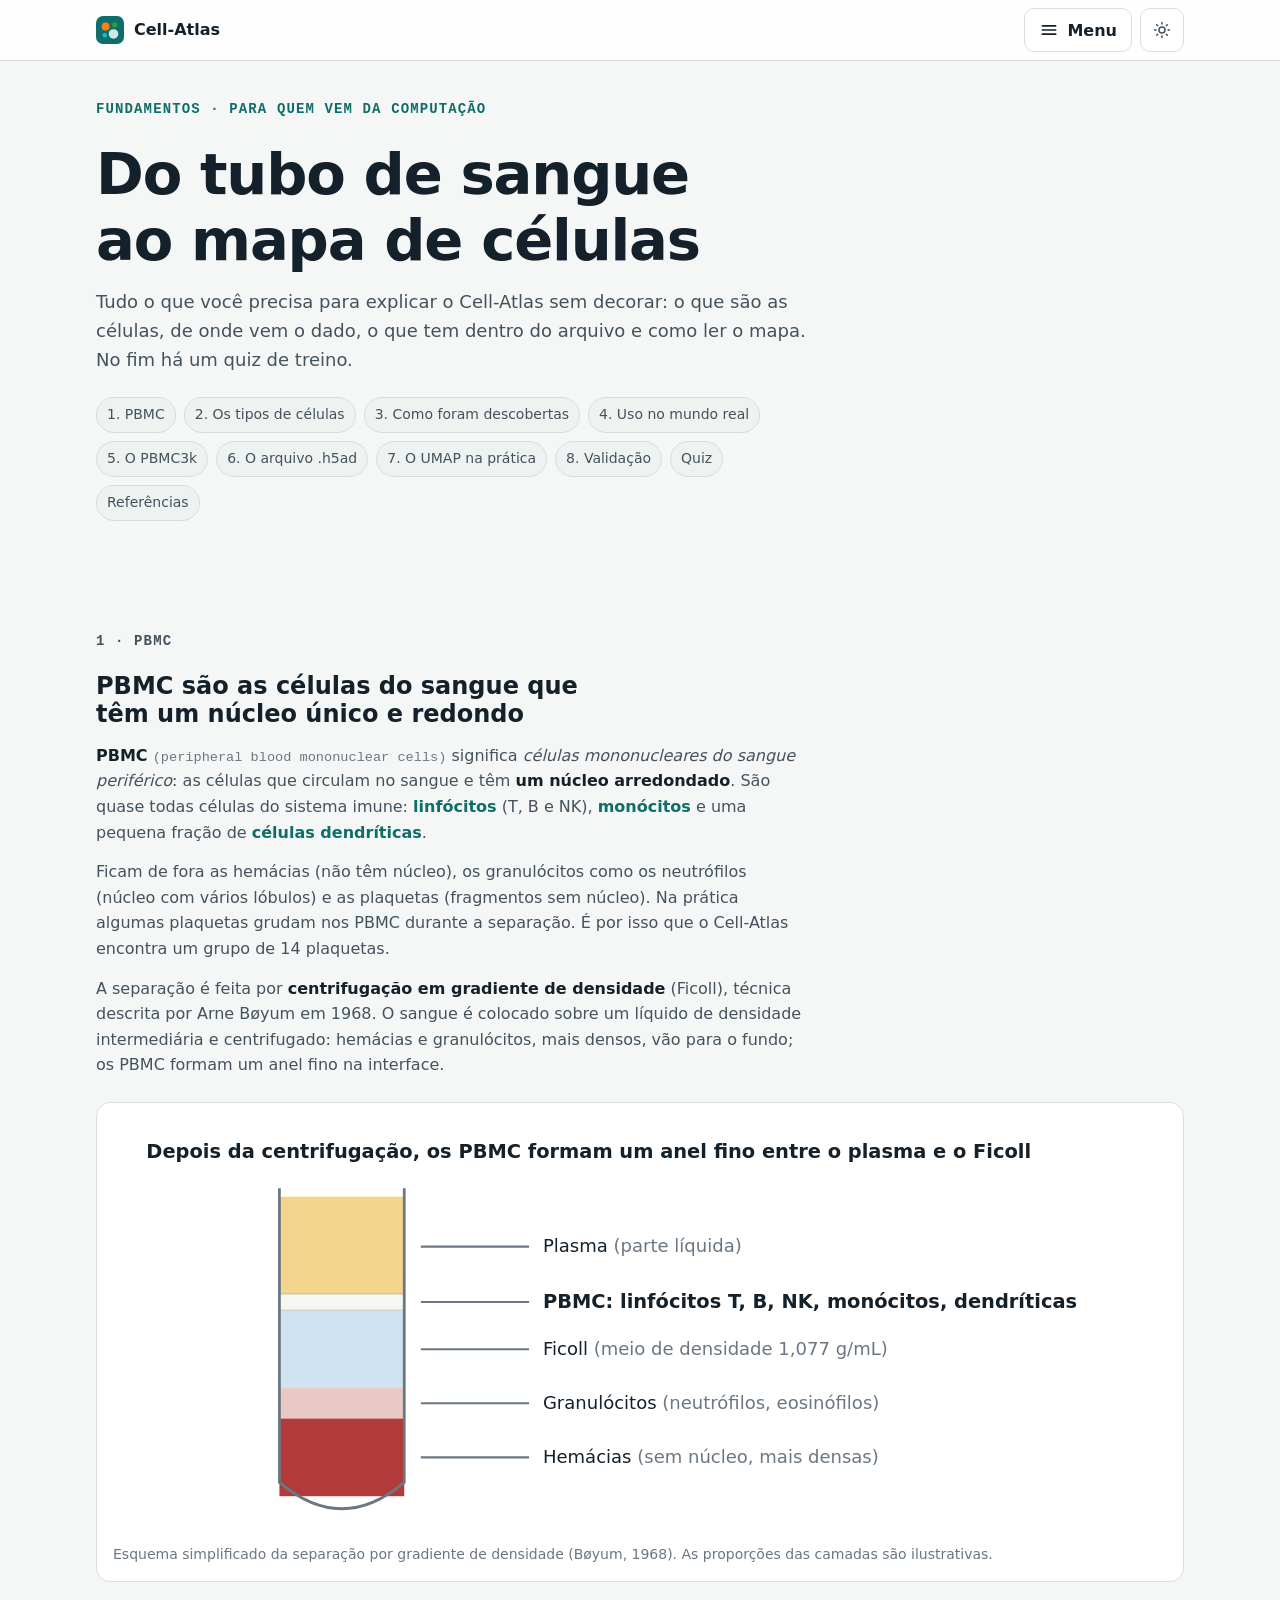
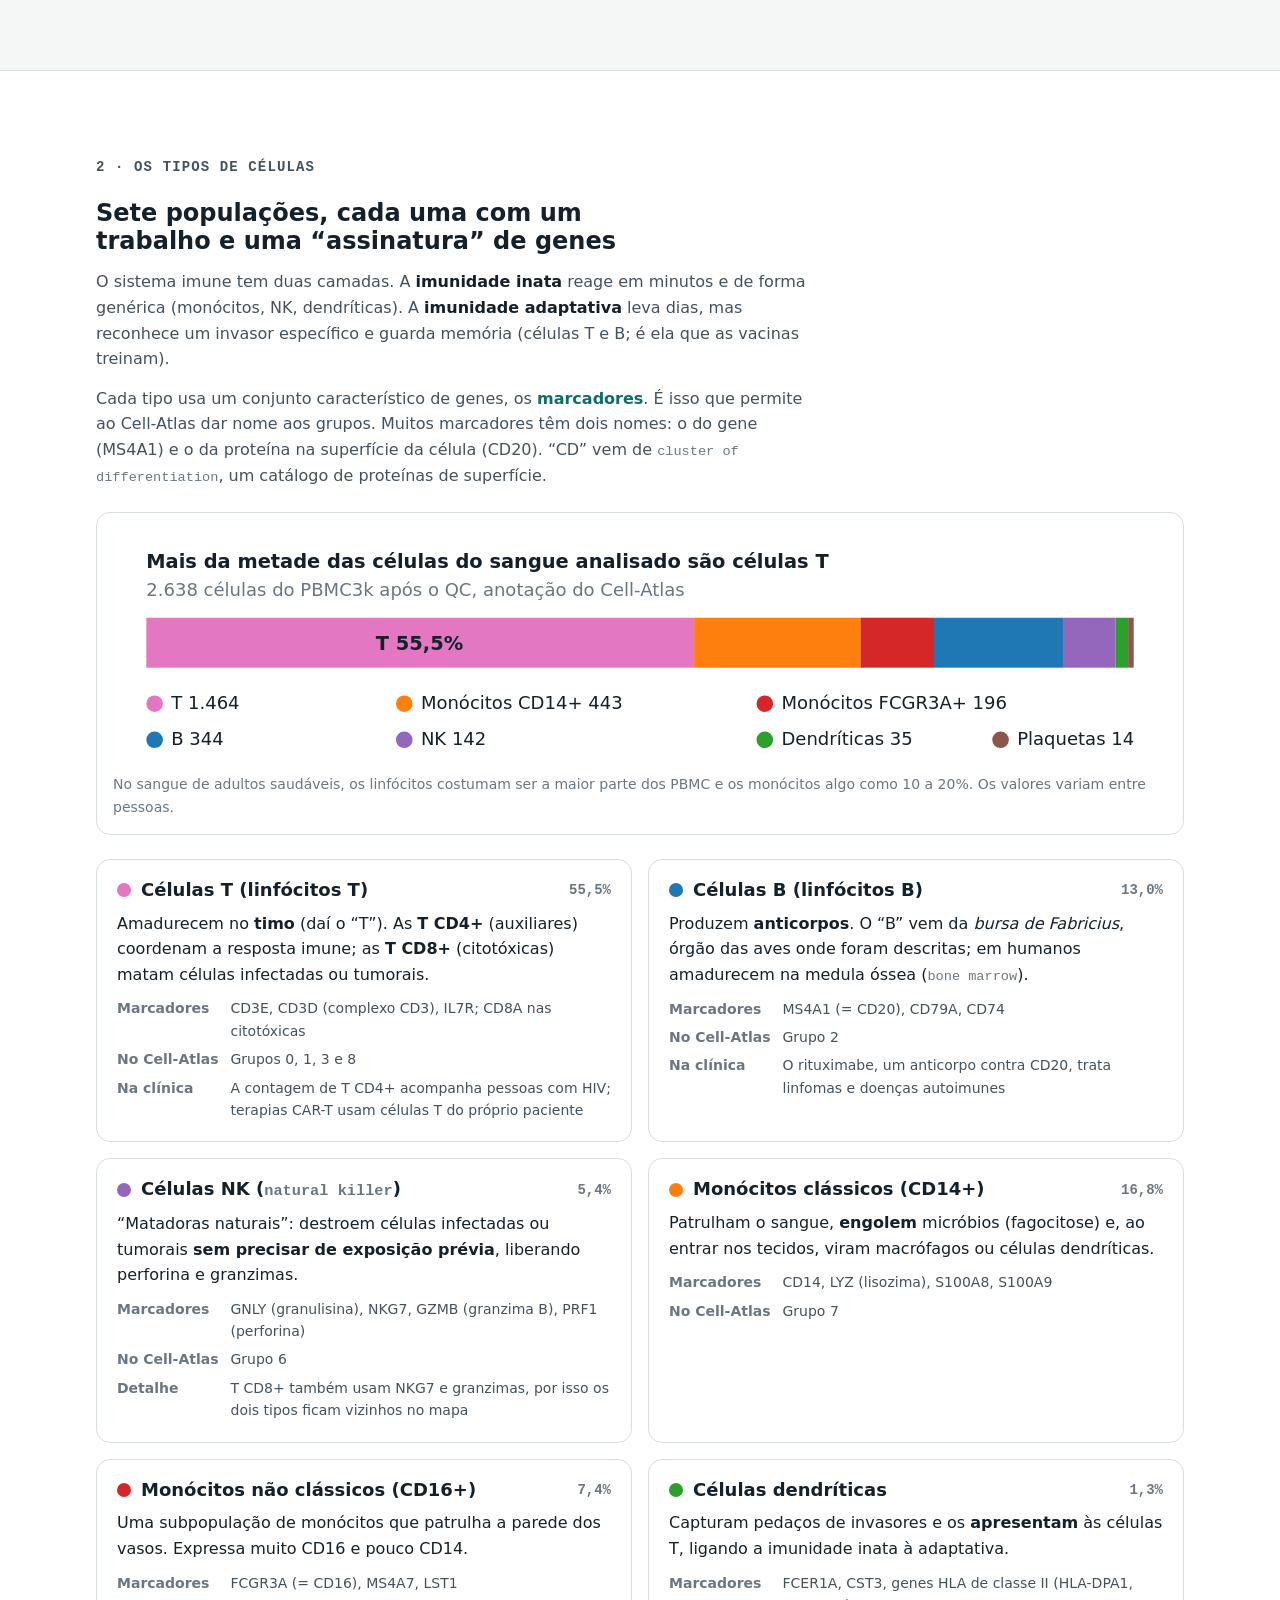
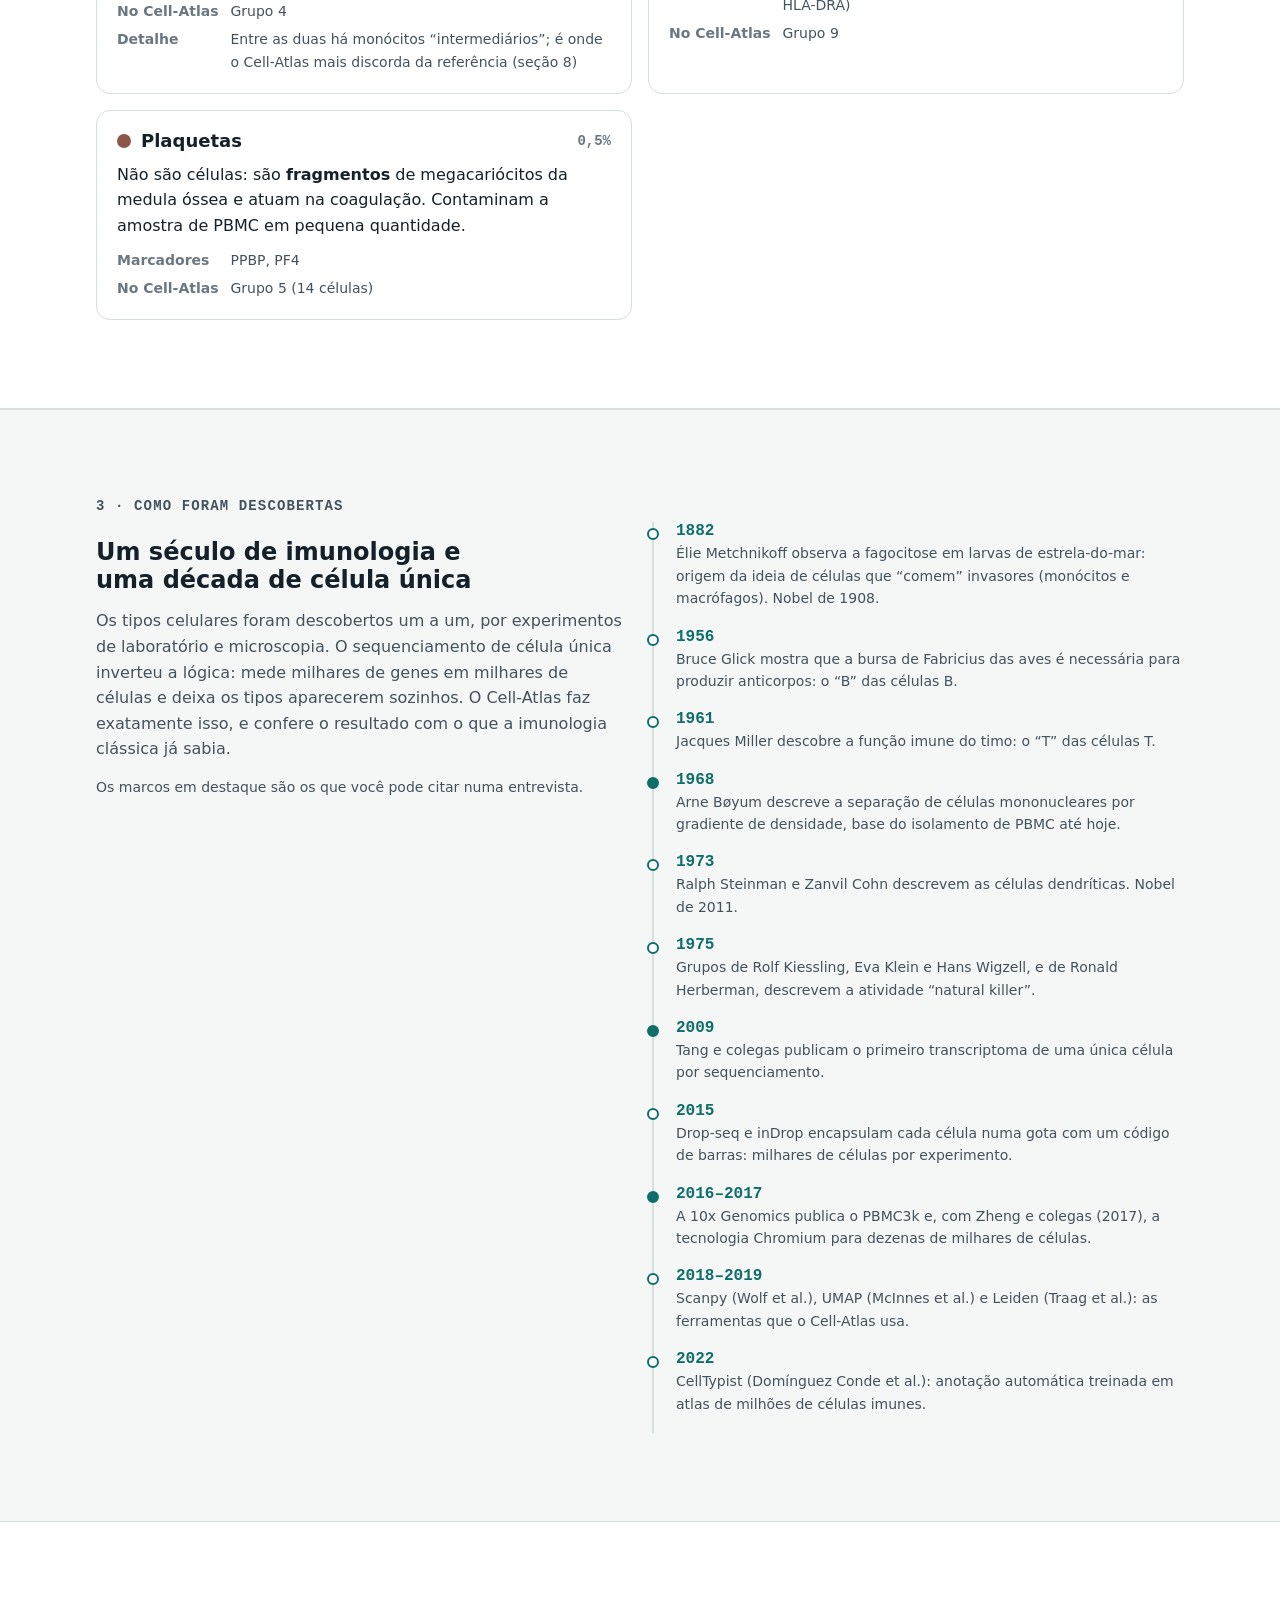
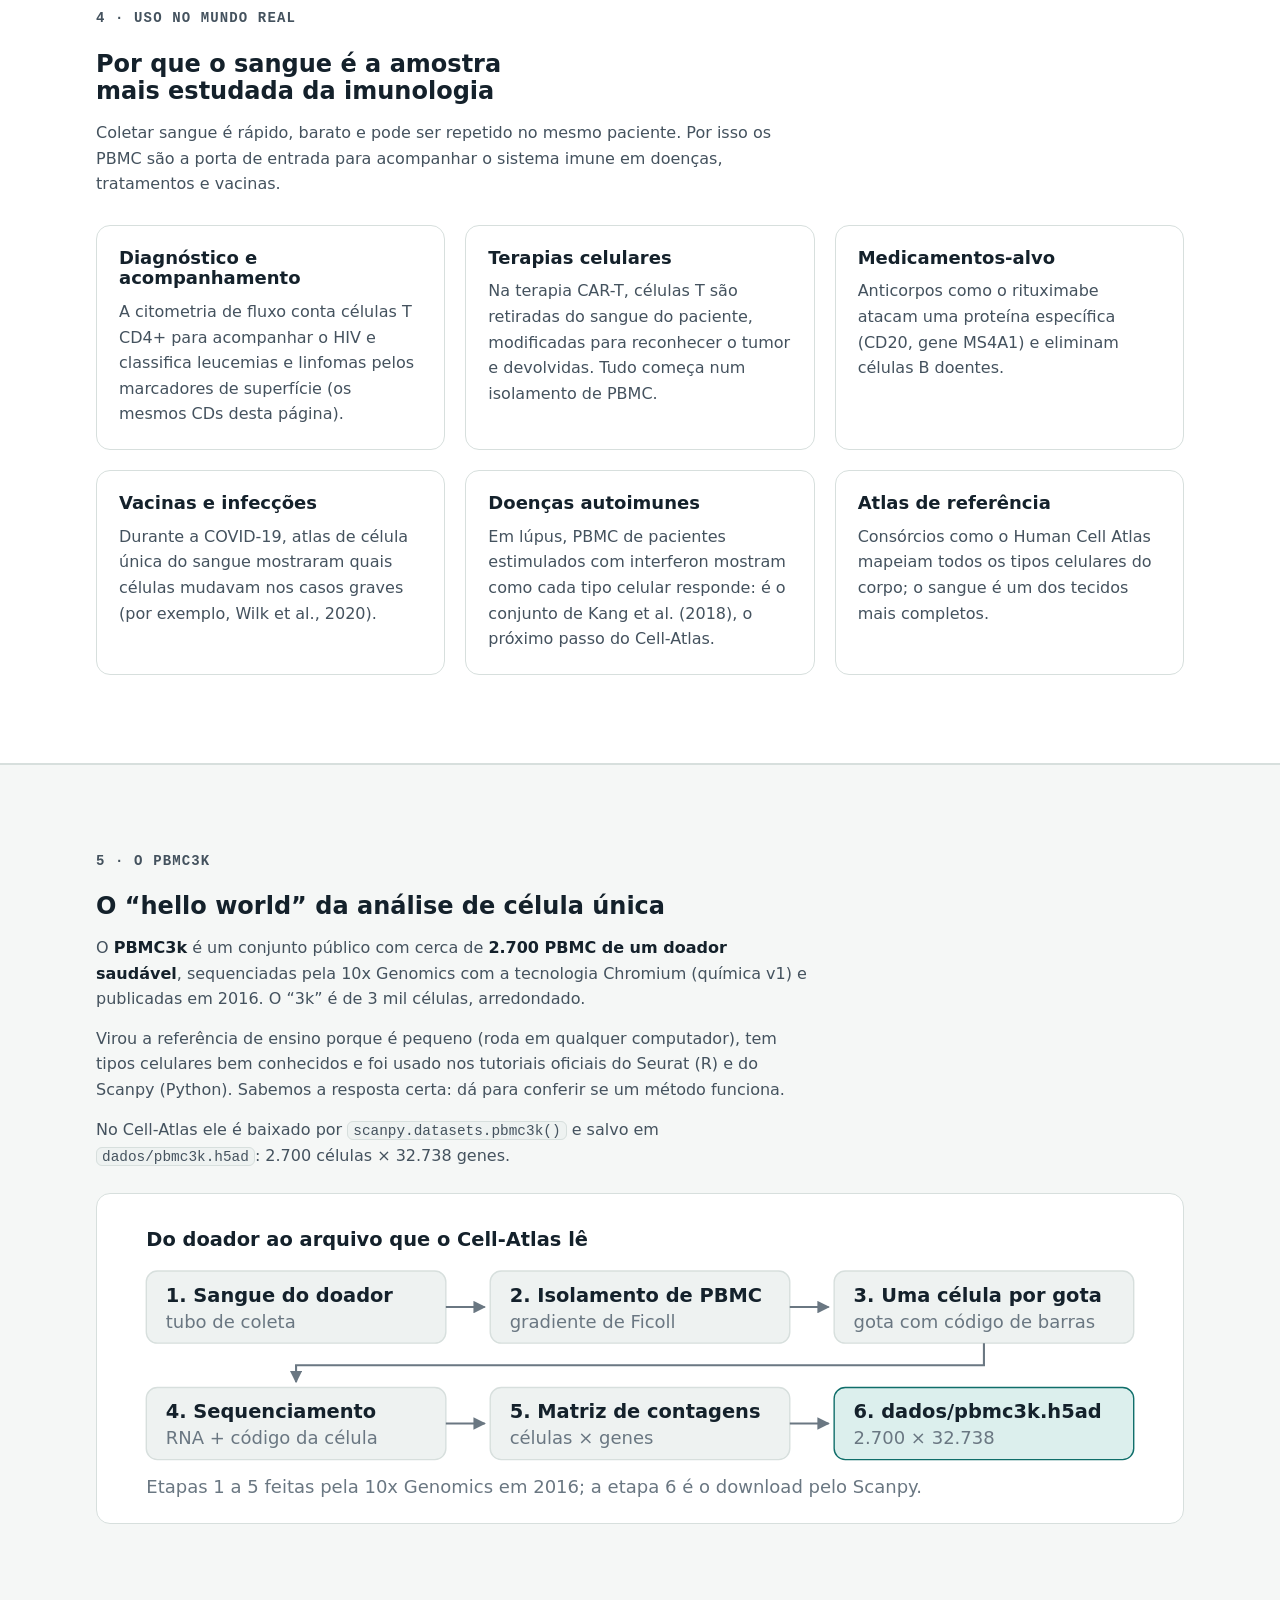
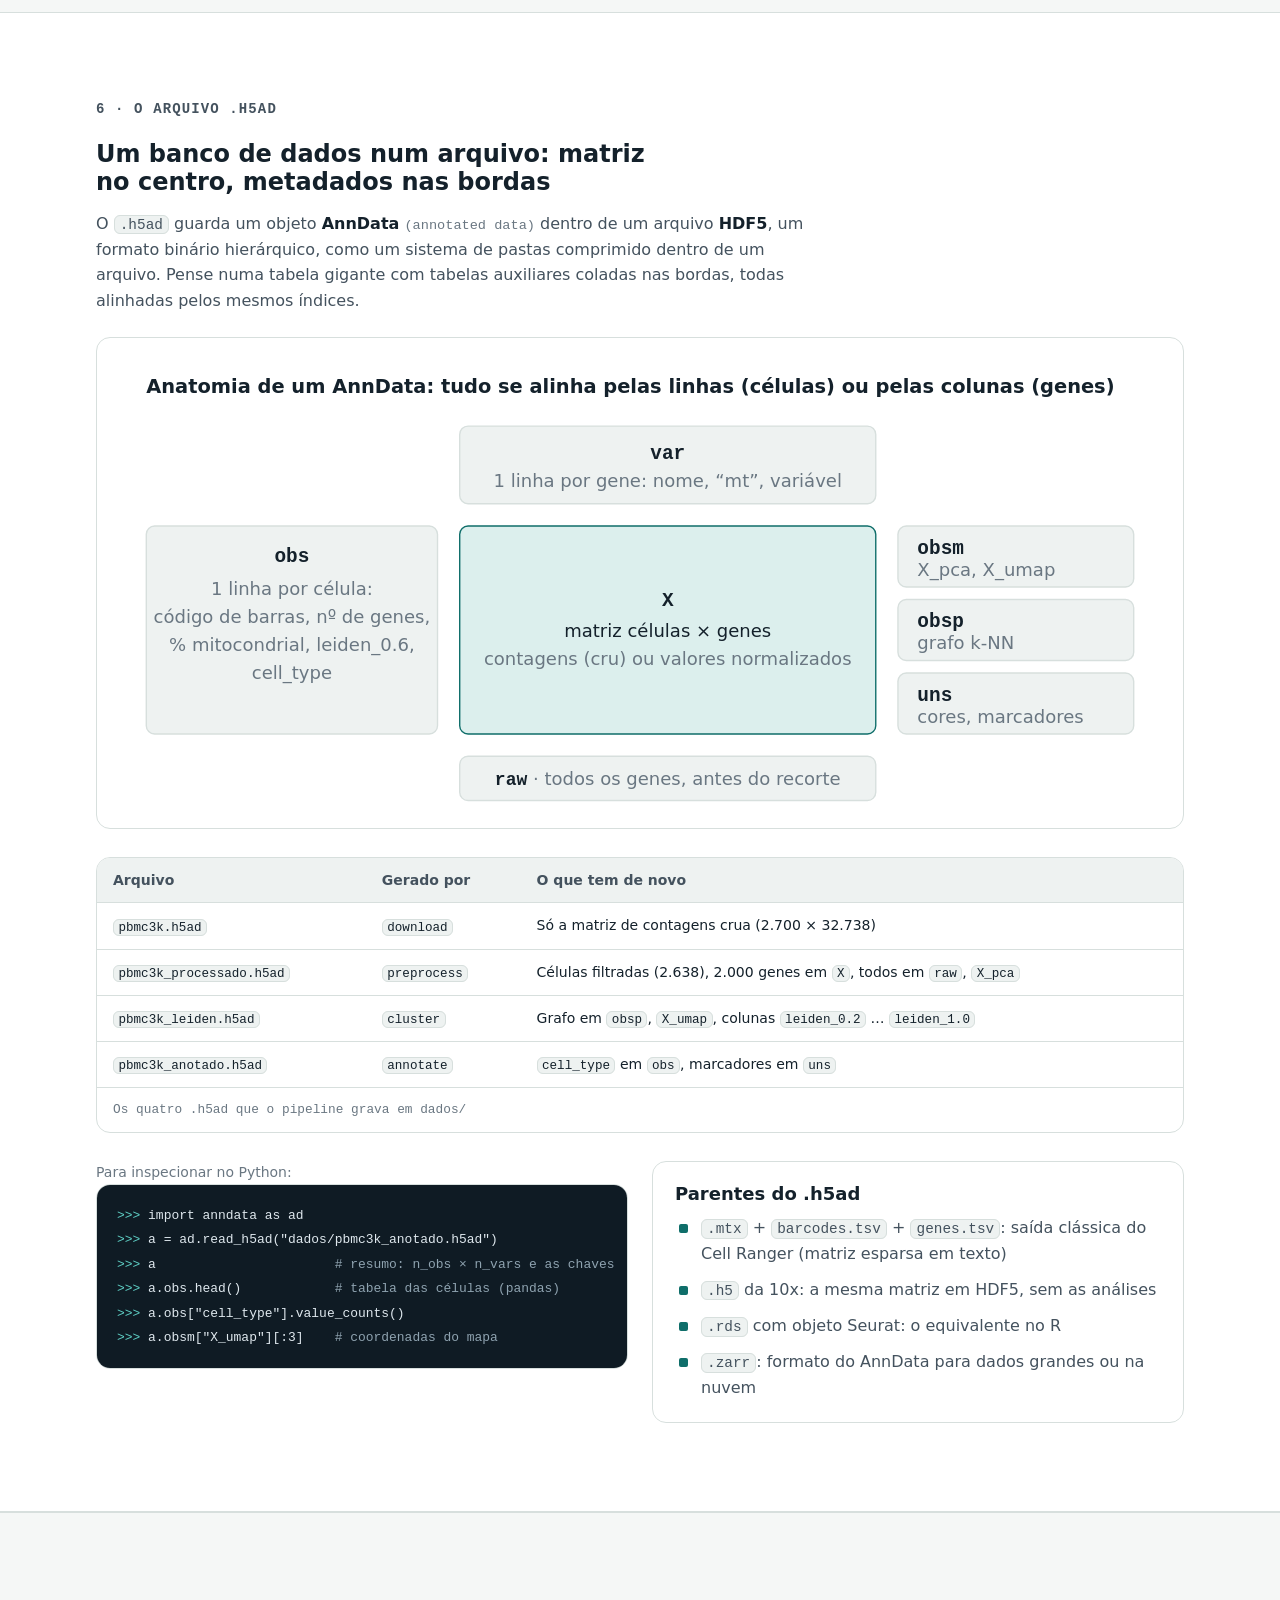
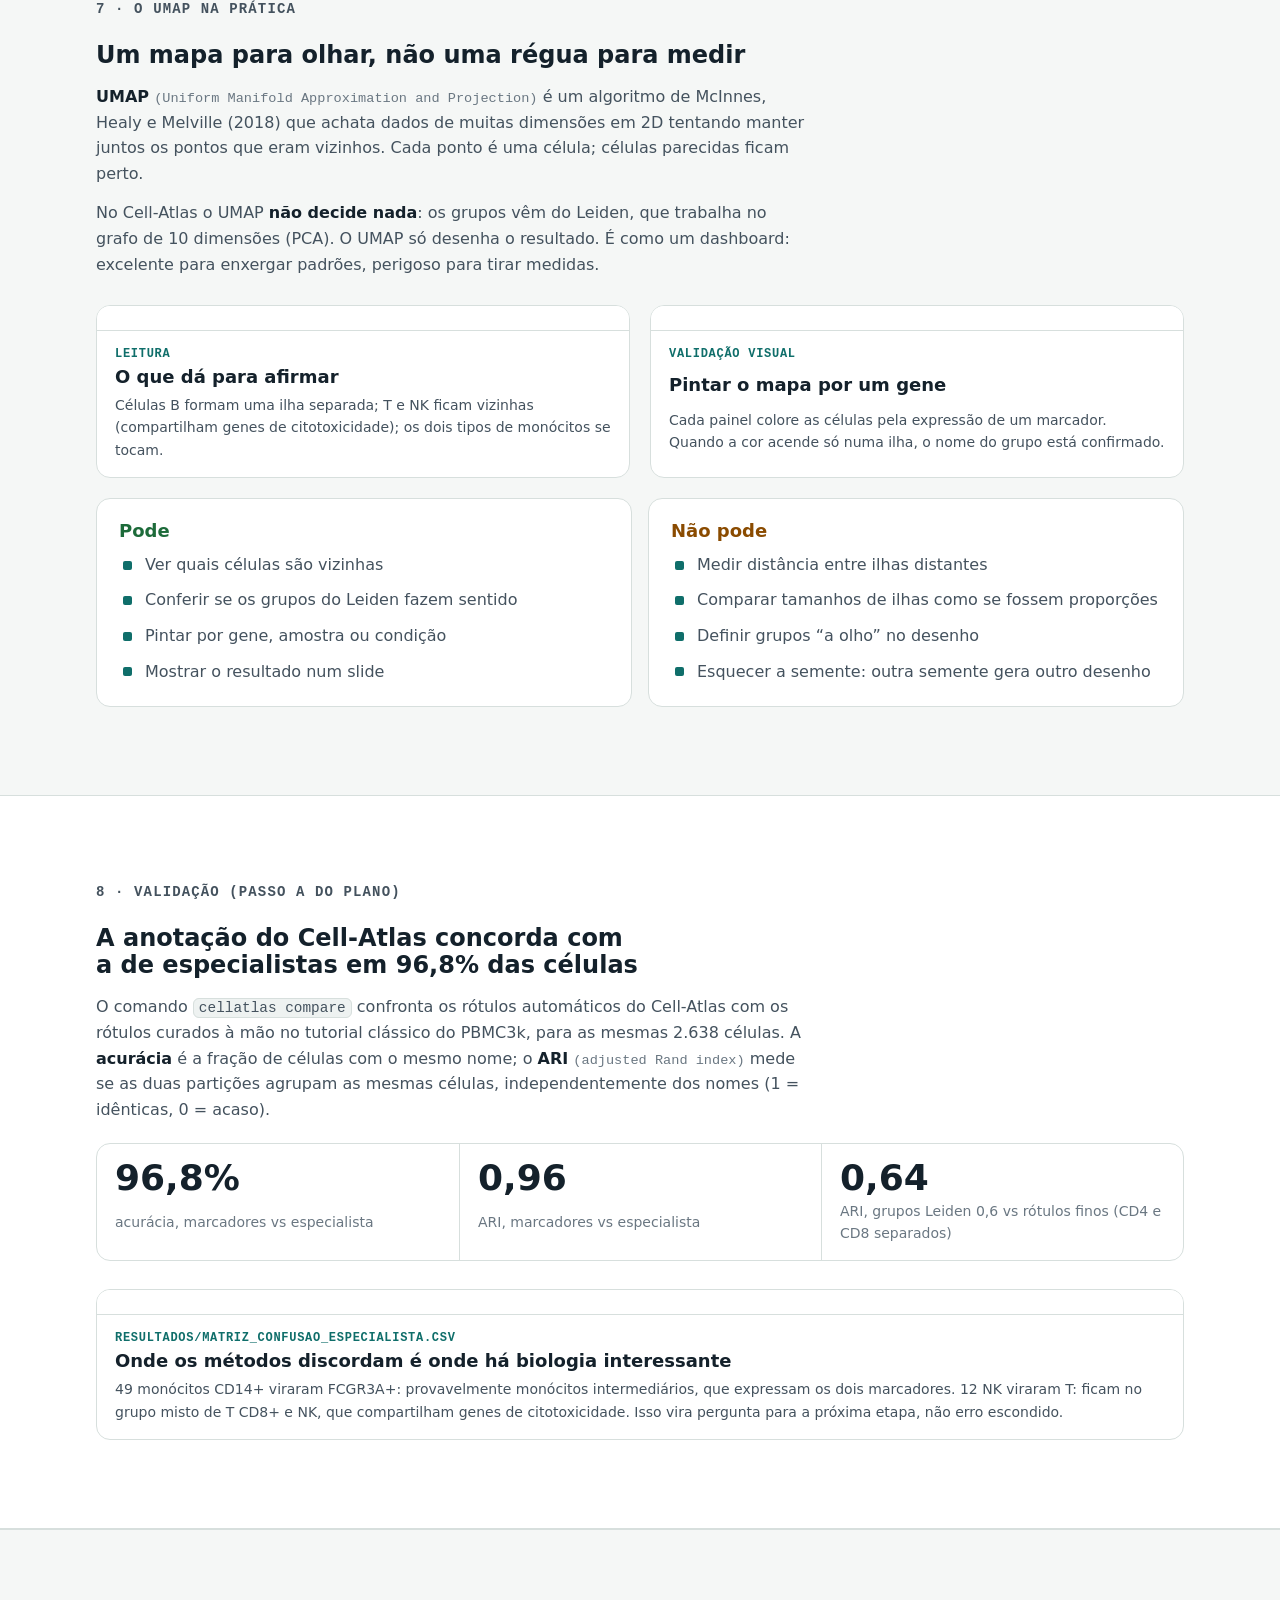
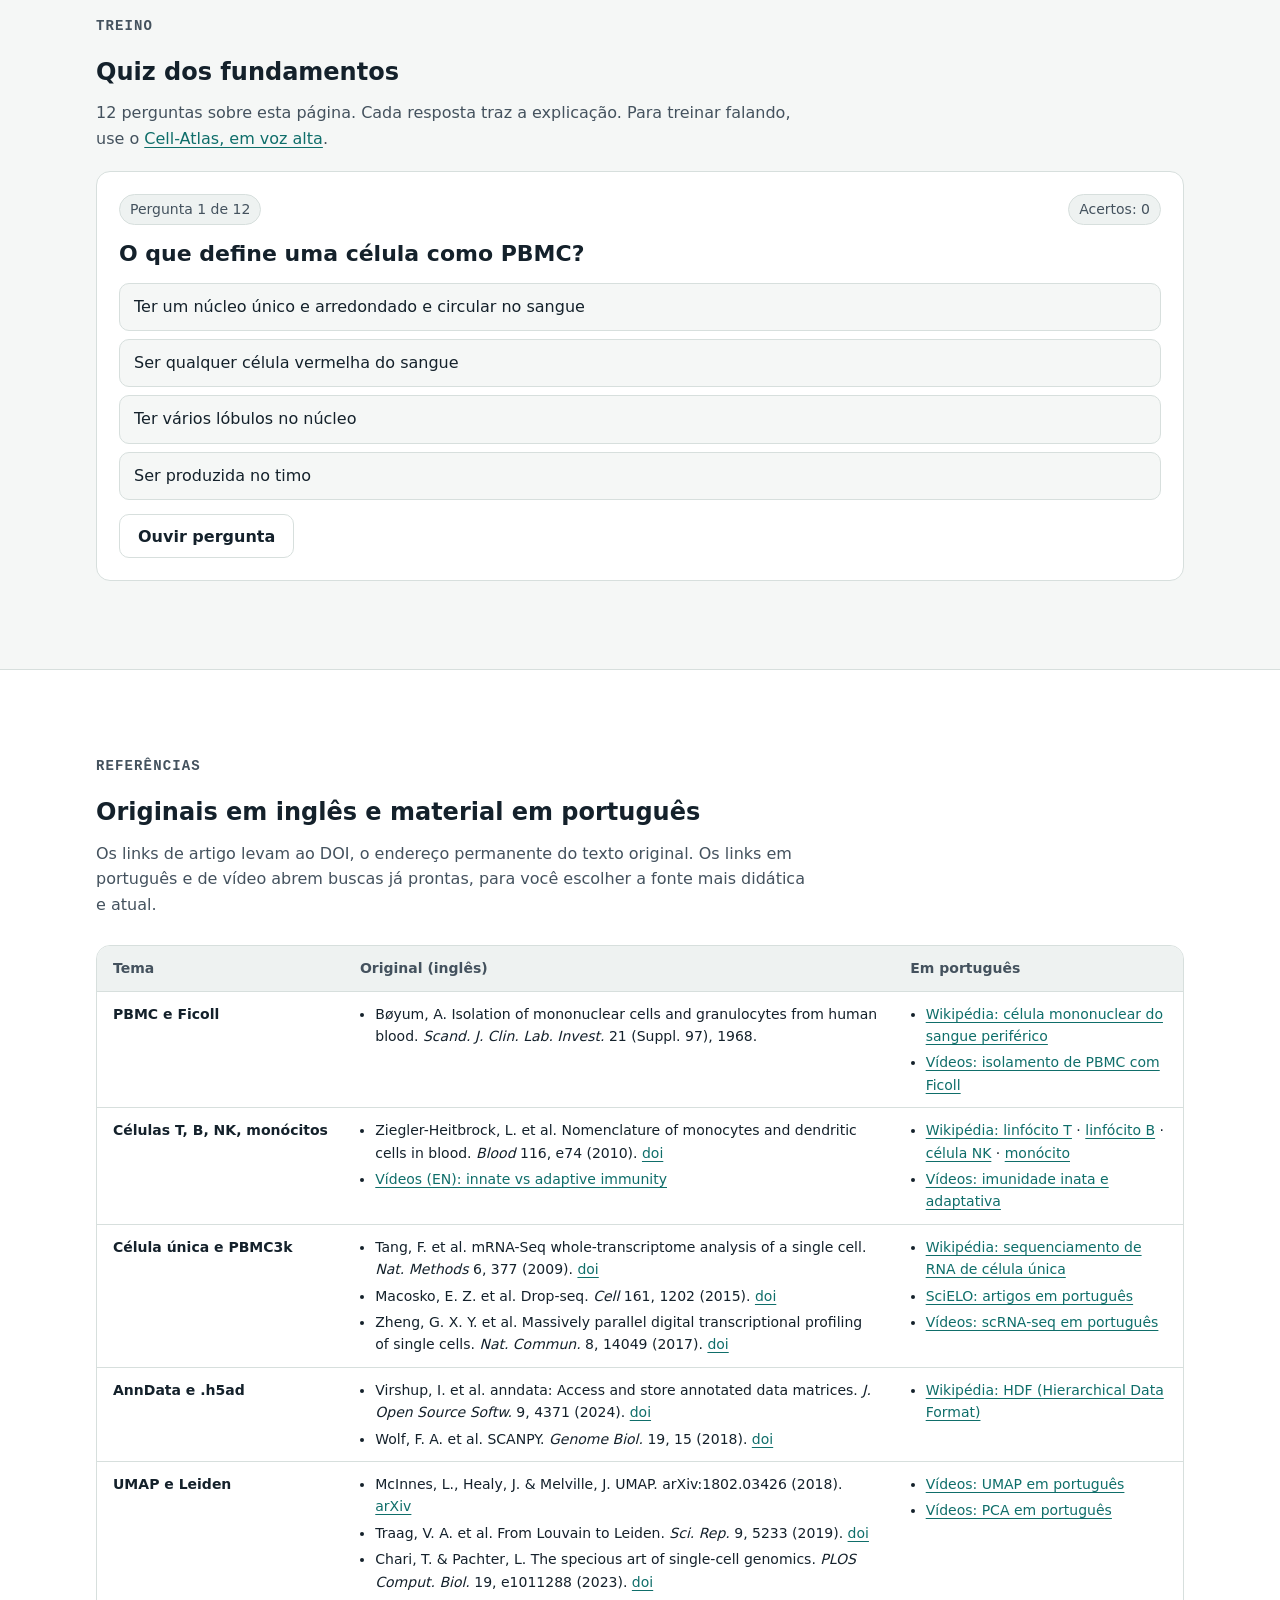
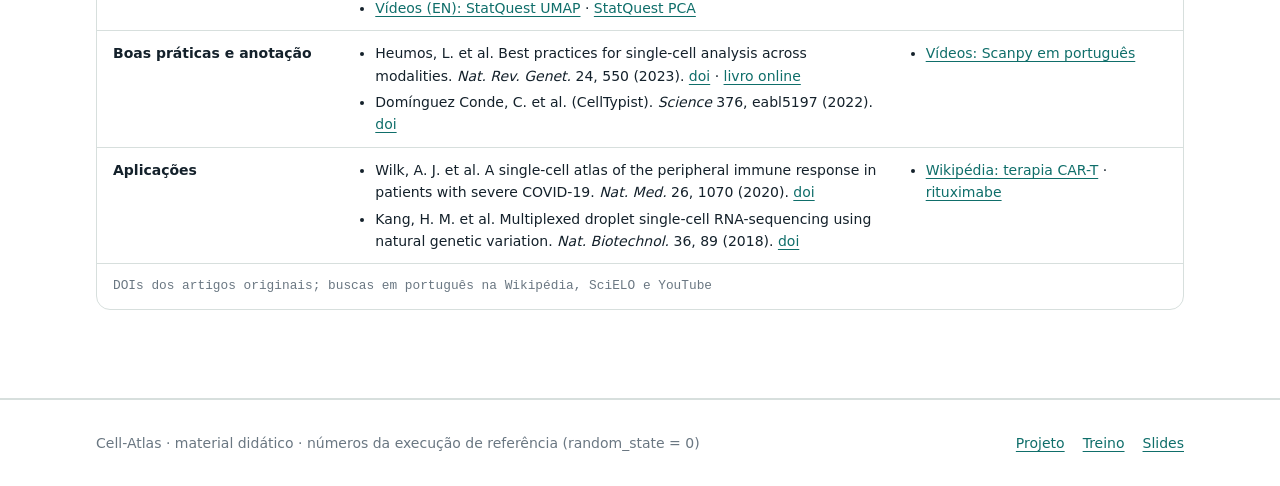
==== commit b29ed52a: "feat(pages): menu único mobile-first e alvos de toque para tablet; remove legacy/scripts" ====
--- a/docs/aprenda/index.html
+++ b/docs/aprenda/index.html
@@ -21,15 +21,31 @@
           <img class="brand-mark" src="../assets/img/favicon.svg" alt="" width="28" height="28">
           Cell-Atlas
         </a>
-        <ul class="nav-links" aria-label="Páginas">
-          <li><a href="../">Projeto</a></li>
-          <li><a href="./" aria-current="page">Aprenda</a></li>
-          <li><a href="../treino/">Treino</a></li>
-          <li><a href="../apresentacao/">Slides</a></li>
-        </ul>
-        <button class="theme-toggle" type="button" id="theme-toggle" aria-label="Alternar tema claro/escuro">
-          <svg viewBox="0 0 24 24" fill="none" stroke="currentColor" stroke-width="2" stroke-linecap="round" aria-hidden="true"><circle cx="12" cy="12" r="4"></circle><path d="M12 2v2M12 20v2M4.9 4.9l1.4 1.4M17.7 17.7l1.4 1.4M2 12h2M20 12h2M4.9 19.1l1.4-1.4M17.7 6.3l1.4-1.4"></path></svg>
-        </button>
+        <div class="nav-actions">
+          <nav class="menu" aria-label="Páginas do Cell-Atlas">
+            <button class="menu-btn" type="button" aria-expanded="false" aria-controls="site-menu">
+              <svg viewBox="0 0 24 24" fill="none" stroke="currentColor" stroke-width="2" stroke-linecap="round" aria-hidden="true"><path d="M4 7h16M4 12h16M4 17h16"></path></svg><span>Menu</span>
+            </button>
+            <div class="menu-panel" id="site-menu" hidden>
+            
+            <p class="menu-group">Estudo</p>
+            <ul class="menu-list">
+              <li><a href="../aprenda/" aria-current="page"><span class="menu-title">Aprenda os fundamentos</span><span class="menu-desc">PBMC, tipos celulares, .h5ad, UMAP e quiz</span></a></li>
+              <li><a href="../treino/"><span class="menu-title">Treino em voz alta</span><span class="menu-desc">Perguntas, entrevista simulada e ensaio</span></a></li>
+              <li><a href="../apresentacao/"><span class="menu-title">Slides do vídeo</span><span class="menu-desc">7 slides com a narração nas notas</span></a></li>
+              <li><a href="https://github.com/rubenslyra/Cell-Atlas/blob/main/docs/apresentacao/ROTEIRO.md"><span class="menu-title">Roteiro e guia</span><span class="menu-desc">Narração, interpretação e perguntas prováveis</span></a></li>
+            </ul>
+            <p class="menu-group">Projeto</p>
+            <ul class="menu-list">
+              <li><a href="../"><span class="menu-title">Visão geral</span><span class="menu-desc">Resultados, pipeline e como executar</span></a></li>
+              <li><a href="https://github.com/rubenslyra/Cell-Atlas"><span class="menu-title">Repositório no GitHub</span><span class="menu-desc">Código, README e changelog</span></a></li>
+            </ul>
+          </div>
+          </nav>
+          <button class="theme-toggle" type="button" id="theme-toggle" aria-label="Alternar tema claro/escuro">
+            <svg viewBox="0 0 24 24" fill="none" stroke="currentColor" stroke-width="2" stroke-linecap="round" aria-hidden="true"><circle cx="12" cy="12" r="4"></circle><path d="M12 2v2M12 20v2M4.9 4.9l1.4 1.4M17.7 17.7l1.4 1.4M2 12h2M20 12h2M4.9 19.1l1.4-1.4M17.7 6.3l1.4-1.4"></path></svg>
+          </button>
+        </div>
       </div>
     </header>
 
--- a/docs/assets/site.css
+++ b/docs/assets/site.css
@@ -114,13 +114,8 @@
 .nav { display: flex; align-items: center; gap: 16px; min-height: 60px; }
 .brand { display: flex; align-items: center; gap: 10px; color: var(--ink); text-decoration: none; font-weight: 700; font-family: var(--font-display); }
 .brand-mark { width: 28px; height: 28px; flex: none; }
-.nav-links { display: flex; gap: 4px; list-style: none; margin: 0 0 0 auto; padding: 0; overflow-x: auto; scrollbar-width: none; }
-.nav-links::-webkit-scrollbar { display: none; }
-.nav-links a { display: block; padding: 6px 10px; border-radius: 8px; color: var(--ink-2); text-decoration: none; font-size: var(--step--1); white-space: nowrap; }
-.nav-links a:hover, .nav-links a[aria-current="page"] { background: var(--surface-2); color: var(--ink); }
 .theme-toggle { flex: none; border: 1px solid var(--line); background: var(--surface); color: var(--ink-2); width: 36px; height: 36px; border-radius: 10px; cursor: pointer; display: grid; place-items: center; }
 .theme-toggle svg { width: 18px; height: 18px; }
-@media (max-width: 760px) { .nav { flex-wrap: wrap; padding-block: 8px; } .nav-links { order: 3; width: 100%; margin: 0; } }
 
 /* ---------- generic blocks ---------- */
 .section { padding-block: clamp(48px, 7vw, 88px); }
@@ -257,3 +252,31 @@
 .mt { margin-top: 28px; }
 .promo.promo-4 { grid-template-columns: repeat(2, minmax(0, 1fr)); }
 @media (max-width: 760px) { .promo.promo-4 { grid-template-columns: minmax(0, 1fr); } }
+
+/* ---------- unified menu (mobile-first) ----------
+   Phone/tablet portrait: a full-width sheet under the header.
+   ≥ 720px: a dropdown anchored to the Menu button. */
+.nav { justify-content: space-between; }
+.nav-actions { display: flex; align-items: center; gap: 8px; margin-left: auto; }
+.menu { position: static; }
+.menu-btn { display: inline-flex; align-items: center; gap: 8px; min-height: 44px; padding: 0 14px; border-radius: 10px; border: 1px solid var(--line); background: var(--surface); color: var(--ink); font: 600 var(--step-0) var(--font-body); cursor: pointer; }
+.menu-btn svg { width: 20px; height: 20px; }
+.menu-btn[aria-expanded="true"] { border-color: var(--accent); background: var(--accent-soft); }
+.theme-toggle { width: 44px; height: 44px; }
+.menu-panel { position: fixed; left: 0; right: 0; top: calc(61px + env(safe-area-inset-top, 0px)); z-index: 40; max-height: calc(100dvh - 61px - env(safe-area-inset-top, 0px)); overflow-y: auto; overscroll-behavior: contain; background: var(--surface); border-bottom: 1px solid var(--line); box-shadow: var(--shadow); padding: 12px max(16px, env(safe-area-inset-right, 0px)) calc(20px + env(safe-area-inset-bottom, 0px)) max(16px, env(safe-area-inset-left, 0px)); color: var(--ink); text-align: left; }
+.menu-group { font: 600 .75rem var(--font-mono); letter-spacing: .08em; text-transform: uppercase; color: var(--ink-3); margin: 14px 4px 6px; }
+.menu-group:first-child { margin-top: 4px; }
+.menu-list, .menu-anchors { list-style: none; margin: 0; padding: 0; display: grid; gap: 4px; }
+.menu-anchors { grid-template-columns: repeat(2, minmax(0, 1fr)); }
+.menu-list a, .menu-anchors a { display: grid; gap: 2px; min-height: 44px; align-content: center; padding: 10px 12px; border-radius: 10px; text-decoration: none; color: var(--ink); }
+.menu-list a:hover, .menu-anchors a:hover, .menu-list a:focus-visible, .menu-anchors a:focus-visible { background: var(--surface-2); }
+.menu-list a[aria-current="page"] { background: var(--accent-soft); }
+.menu-title { font-weight: 600; }
+.menu-desc { font-size: var(--step--1); color: var(--ink-3); }
+@media (min-width: 720px) {
+  .menu { position: relative; }
+  .menu-panel { position: absolute; left: auto; right: 0; top: calc(100% + 8px); width: 380px; max-height: min(78vh, 640px); border: 1px solid var(--line); border-radius: var(--radius); padding: 12px; }
+}
+/* Comfortable touch targets everywhere (tablet study). */
+.btn, .tabs button, .seg label, .copy-btn { min-height: 44px; }
+.pill[href] { min-height: 36px; }
